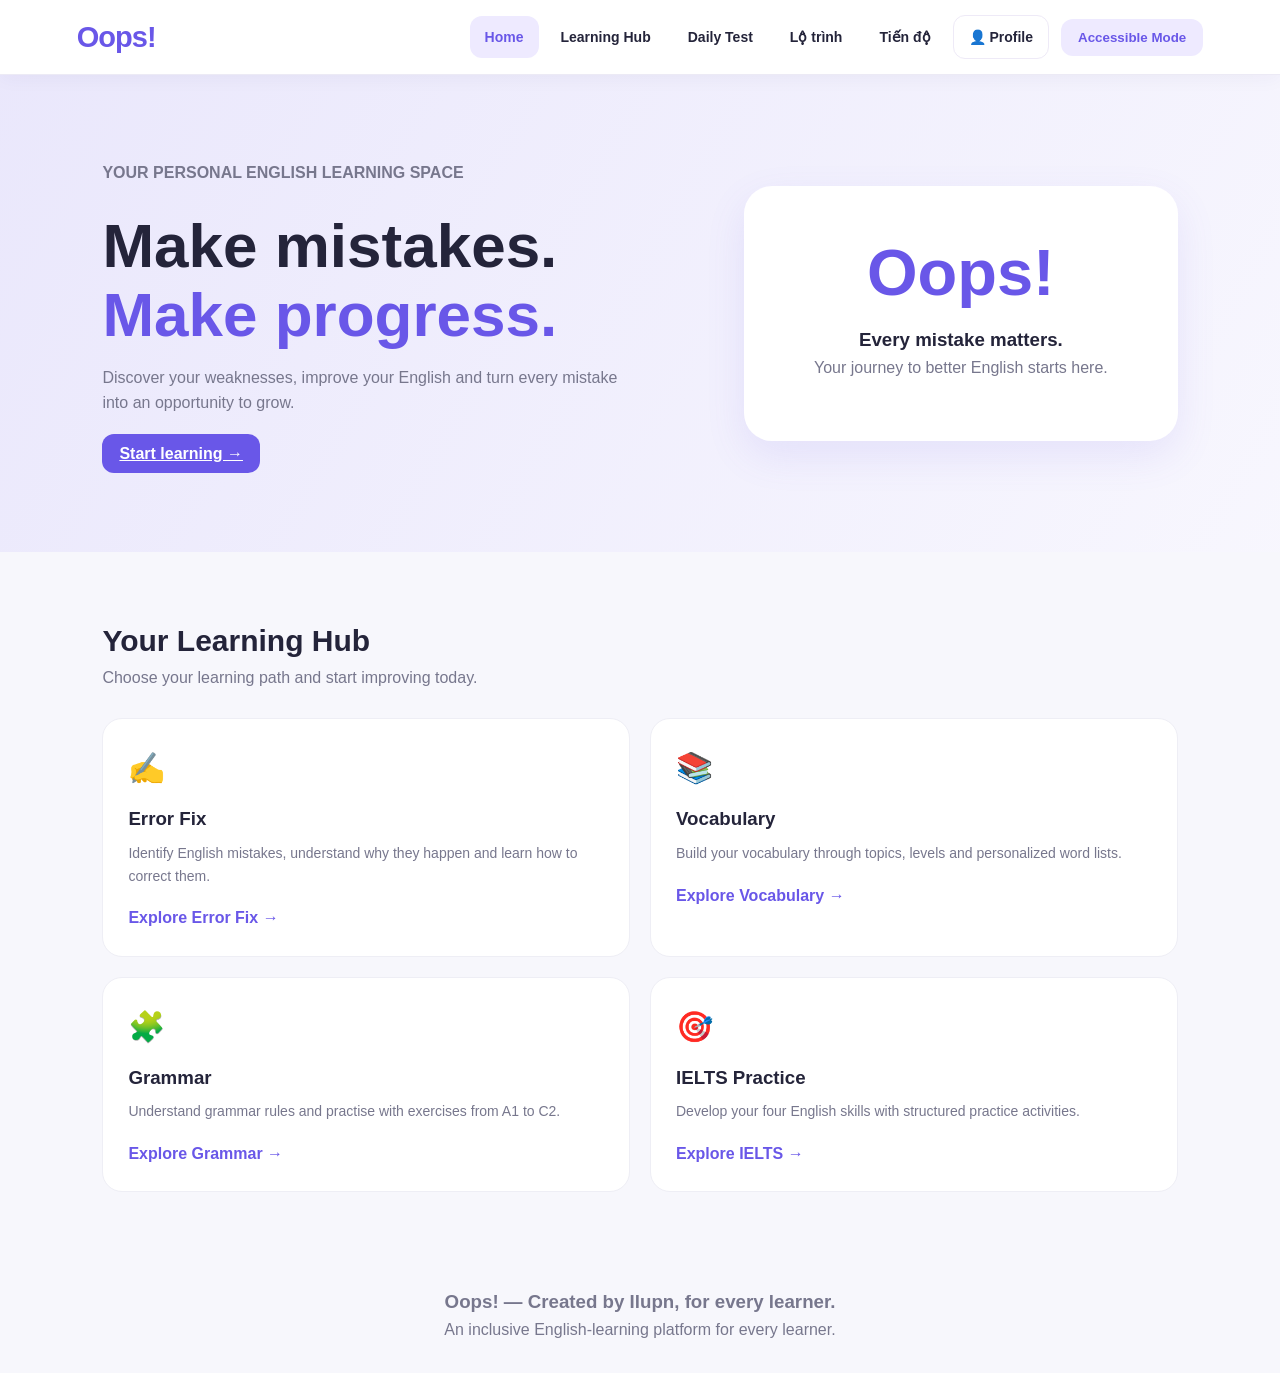
==== index.html @ d3846574 "Update index.html" ====
<!DOCTYPE html>
<html lang="en">
<head>
<meta charset="UTF-8">
<meta name="viewport" content="width=device-width, initial-scale=1.0">
<title>Oops! — Make mistakes. Make progress.</title>

<style>
:root {
  --primary: #6957e8;
  --bg: #f7f7fc;
  --text: #24243a;
  --card: #ffffff;
  --muted: #77778d;
}

* {
  box-sizing: border-box;
  margin: 0;
  padding: 0;
}

body {
  font-family: Arial, sans-serif;
  background: var(--bg);
  color: var(--text);
  line-height: 1.6;
}

/* Navigation */
.site-header {
  display: flex;
  justify-content: space-between;
  align-items: center;
  gap: 24px;
  padding: 14px 6%;
  background: var(--card);
  position: sticky;
  top: 0;
  z-index: 100;
  border-bottom: 1px solid #eceaf5;
  box-shadow: 0 4px 18px rgba(40,30,90,.04);
}

.logo {
  font-size: 29px;
  font-weight: 800;
  color: var(--primary);
  text-decoration: none;
  letter-spacing: -1px;
}

.main-nav {
  display: flex;
  align-items: center;
  justify-content: flex-end;
  gap: 7px;
  flex-wrap: wrap;
}

.nav-link {
  text-decoration: none;
  color: var(--text);
  font-size: 14px;
  font-weight: 600;
  padding: 10px 15px;
  border-radius: 12px;
  transition: background .2s, color .2s;
}

.nav-link:hover,
.nav-link.active {
  background: #eeeaff;
  color: var(--primary);
}

.profile-link {
  border: 1px solid #eeeaf7;
}

button, .btn {
  border: none;
  border-radius: 12px;
  padding: 11px 17px;
  cursor: pointer;
  font-weight: 700;
}

.primary {
  background: var(--primary);
  color: white;
}

.secondary {
  background: #eeeaff;
  color: var(--primary);
}

.mode-button {
  margin-left: 5px;
  white-space: nowrap;
}

.hero {
  padding: 85px 8%;
  background: linear-gradient(
    120deg,
    color-mix(in srgb, var(--primary) 14%, white),
    color-mix(in srgb, var(--primary) 5%, white)
  );
  display: grid;
  grid-template-columns: 1.4fr 1fr;
  gap: 35px;
  align-items: center;
}

.hero h1 {
  font-size: clamp(38px,5vw,62px);
  line-height: 1.12;
  margin: 15px 0;
}

.hero h1 span {
  color: var(--primary);
}

.hero p {
  color: var(--muted);
  max-width: 530px;
  margin-bottom: 25px;
}

.hero-art {
  background: white;
  border-radius: 28px;
  padding: 35px;
  text-align: center;
  box-shadow: 0 15px 40px #6957e81c;
}

.hero-art strong {
  display: block;
  font-size: 65px;
  color: var(--primary);
}

section {
  padding: 65px 8%;
}

.section-heading {
  margin-bottom: 28px;
}

.section-heading h2 {
  font-size: 30px;
}

.section-heading p {
  color: var(--muted);
}

.grid {
  display: grid;
  grid-template-columns: repeat(2,1fr);
  gap: 20px;
}

.card {
  background: var(--card);
  padding: 25px;
  border-radius: 20px;
  border: 1px solid #eeeeF5;
  transition: .2s;
}

.card:hover {
  transform: translateY(-4px);
}

.card .symbol {
  font-size: 30px;
  margin-bottom: 12px;
}

.card h3 {
  margin-bottom: 8px;
}

.card p {
  color: var(--muted);
  font-size: 14px;
  margin-bottom: 18px;
}

.card a {
  color: var(--primary);
  text-decoration: none;
  font-weight: 700;
}

.stats {
  display: grid;
  grid-template-columns: repeat(3,1fr);
  gap: 15px;
  margin-top: 25px;
}

.stat {
  background: white;
  padding: 20px;
  border-radius: 16px;
}

.stat strong {
  font-size: 25px;
  color: var(--primary);
  display: block;
}

.quests {
  background: #eeeaff;
}

footer {
  padding: 30px 8%;
  text-align: center;
  color: var(--muted);
}

/* Accessible Mode */
body.accessible {
  --bg: #000;
  --text: #fff;
  --card: #111;
  --muted: #eee;
  --primary: #ffeb3b;
}

body.accessible a {
  color: #ffeb3b;
}

body.accessible .hero {
  background: #111;
}

body.accessible .hero-art,
body.accessible .stat {
  background: #111;
}

body.accessible .quests {
  background: #181818;
}

body.accessible button {
  border: 2px solid #ffeb3b;
}

body.large-text {
  font-size: 120%;
}

a:focus-visible,
button:focus-visible {
  outline: 3px solid #ff9800;
  outline-offset: 4px;
}

@media(max-width:850px) {
  .site-header {
    flex-direction: column;
    align-items: flex-start;
  }

  .main-nav {
    justify-content: flex-start;
    width: 100%;
  }
}

@media(max-width:800px) {
  .hero {
    grid-template-columns: 1fr;
    padding: 55px 7%;
  }

  .grid,
  .stats {
    grid-template-columns: 1fr;
  }
}
  /* ===== OOPS! VOCABULARY LEARN ===== */

#learnProgress {
  width: min(780px, 92%);
  margin: 28px auto 16px;
  color: #6957e8;
  font-size: 15px;
  font-weight: 700;
}

#learnQuestionArea {
  width: min(780px, 92%);
  margin: 0 auto;
}

#learnQuestionArea .quiz-box {
  width: 100%;
  padding: 36px;
  background: #fff;
  border: 1px solid #eee8fa;
  border-radius: 22px;
  box-shadow: 0 10px 30px rgba(70, 50, 120, .07);
}

#learnQuestionArea .phonetic {
  margin-bottom: 22px;
  color: #8b62d9;
  font-size: 14px;
  font-weight: 800;
  letter-spacing: .7px;
}

#learnQuestionArea h2 {
  margin-bottom: 26px;
  color: #24243a;
  font-size: 26px;
  line-height: 1.4;
}

#learnQuestionArea button {
  display: block;
  width: 100%;
  min-height: 58px;
  margin: 12px 0;
  padding: 15px 20px;
  border: 1px solid #e6dcf7;
  border-radius: 13px;
  background: #f5f0ff;
  color: #302844;
  font-size: 17px;
  text-align: left;
  transition: .2s ease;
}

#learnQuestionArea button:hover {
  background: #eee5ff;
  border-color: #a98add;
}

#learnQuestionArea button.selected {
  background: #e8dcff;
  border: 2px solid #7954d8;
  color: #50328f;
  font-weight: 700;
}

#learnQuestionArea button:focus-visible {
  outline: 3px solid #ff9800;
  outline-offset: 3px;
}

#learnFeedback {
  width: min(780px, 92%);
  margin: 16px auto;
  line-height: 1.7;
}

.learn-controls {
  width: min(780px, 92%);
  margin: 20px auto 45px;
  display: flex;
  justify-content: flex-end;
  gap: 12px;
}

.learn-controls button {
  min-height: 48px;
  padding: 12px 24px;
  border-radius: 12px;
  background: var(--primary);
  color: white;
}

@media (max-width: 600px) {
  #learnQuestionArea .quiz-box {
    padding: 24px 18px;
  }

  #learnQuestionArea h2 {
    font-size: 22px;
  }

  #learnQuestionArea button {
    font-size: 15px;
  }

  .learn-controls {
    justify-content: stretch;
  }

  .learn-controls button {
    flex: 1;
  }
}
</style>
</head>
<body>
<header class="site-header">
  <a class="logo" href="index.html" aria-label="Oops! Home">Oops!</a>

  <nav class="main-nav" aria-label="Main navigation">
    <a class="nav-link active" href="index.html">Home</a>
    <a class="nav-link" href="learning-hub.html">Learning Hub</a>
    <a class="nav-link" href="daily-quests.html">Daily Test</a>
    <a class="nav-link" href="progress.html">Lộ trình</a>
    <a class="nav-link" href="roadmap.html">Tiến độ</a>
    <a class="nav-link profile-link" href="profile.html">👤 Profile</a>
    <button class="mode-button secondary" id="modeBtn"
      type="button" aria-pressed="false">
      Accessible Mode
    </button>
  </nav>
</header>

<main>
<section class="hero" id="home">
  <div>
    <p><strong>YOUR PERSONAL ENGLISH LEARNING SPACE</strong></p>
    <h1>Make mistakes.<br><span>Make progress.</span></h1>
    <p>Discover your weaknesses, improve your English and turn every mistake into an opportunity to grow.</p>
    <a class="btn primary" href="#learning">Start learning →</a>
  </div>
  <div class="hero-art">
    <strong>Oops!</strong>
    <h3>Every mistake matters.</h3>
    <p>Your journey to better English starts here.</p>
  </div>
</section>

<section id="learning">
  <div class="section-heading">
    <h2>Your Learning Hub</h2>
    <p>Choose your learning path and start improving today.</p>
  </div>
  <div class="grid">
    <article class="card">
      <div class="symbol">✍️</div>
      <h3>Error Fix</h3>
      <p>Identify English mistakes, understand why they happen and learn how to correct them.</p>
      <a href="error-fix.html">Explore Error Fix →</a>
    </article>
    <article class="card">
      <div class="symbol">📚</div>
      <h3>Vocabulary</h3>
      <p>Build your vocabulary through topics, levels and personalized word lists.</p>
      <a href="vocabulary.html">Explore Vocabulary →</a>
    </article>
    <article class="card">
      <div class="symbol">🧩</div>
      <h3>Grammar</h3>
      <p>Understand grammar rules and practise with exercises from A1 to C2.</p>
      <a href="grammar.html">Explore Grammar →</a>
    </article>
    <article class="card">
      <div class="symbol">🎯</div>
      <h3>IELTS Practice</h3>
      <p>Develop your four English skills with structured practice activities.</p>
      <a href="ielts.html">Explore IELTS →</a>
    </article>
  </div>
</section>
</main>

<footer>
  <h3>Oops! — Created by Ilupn, for every learner.</h3>
  <p>An inclusive English-learning platform for every learner.</p>
</footer>

<script src="accessibility.js"></script>
  <script src="settings.js"></script>
</body>
</html>
</body>
</html>
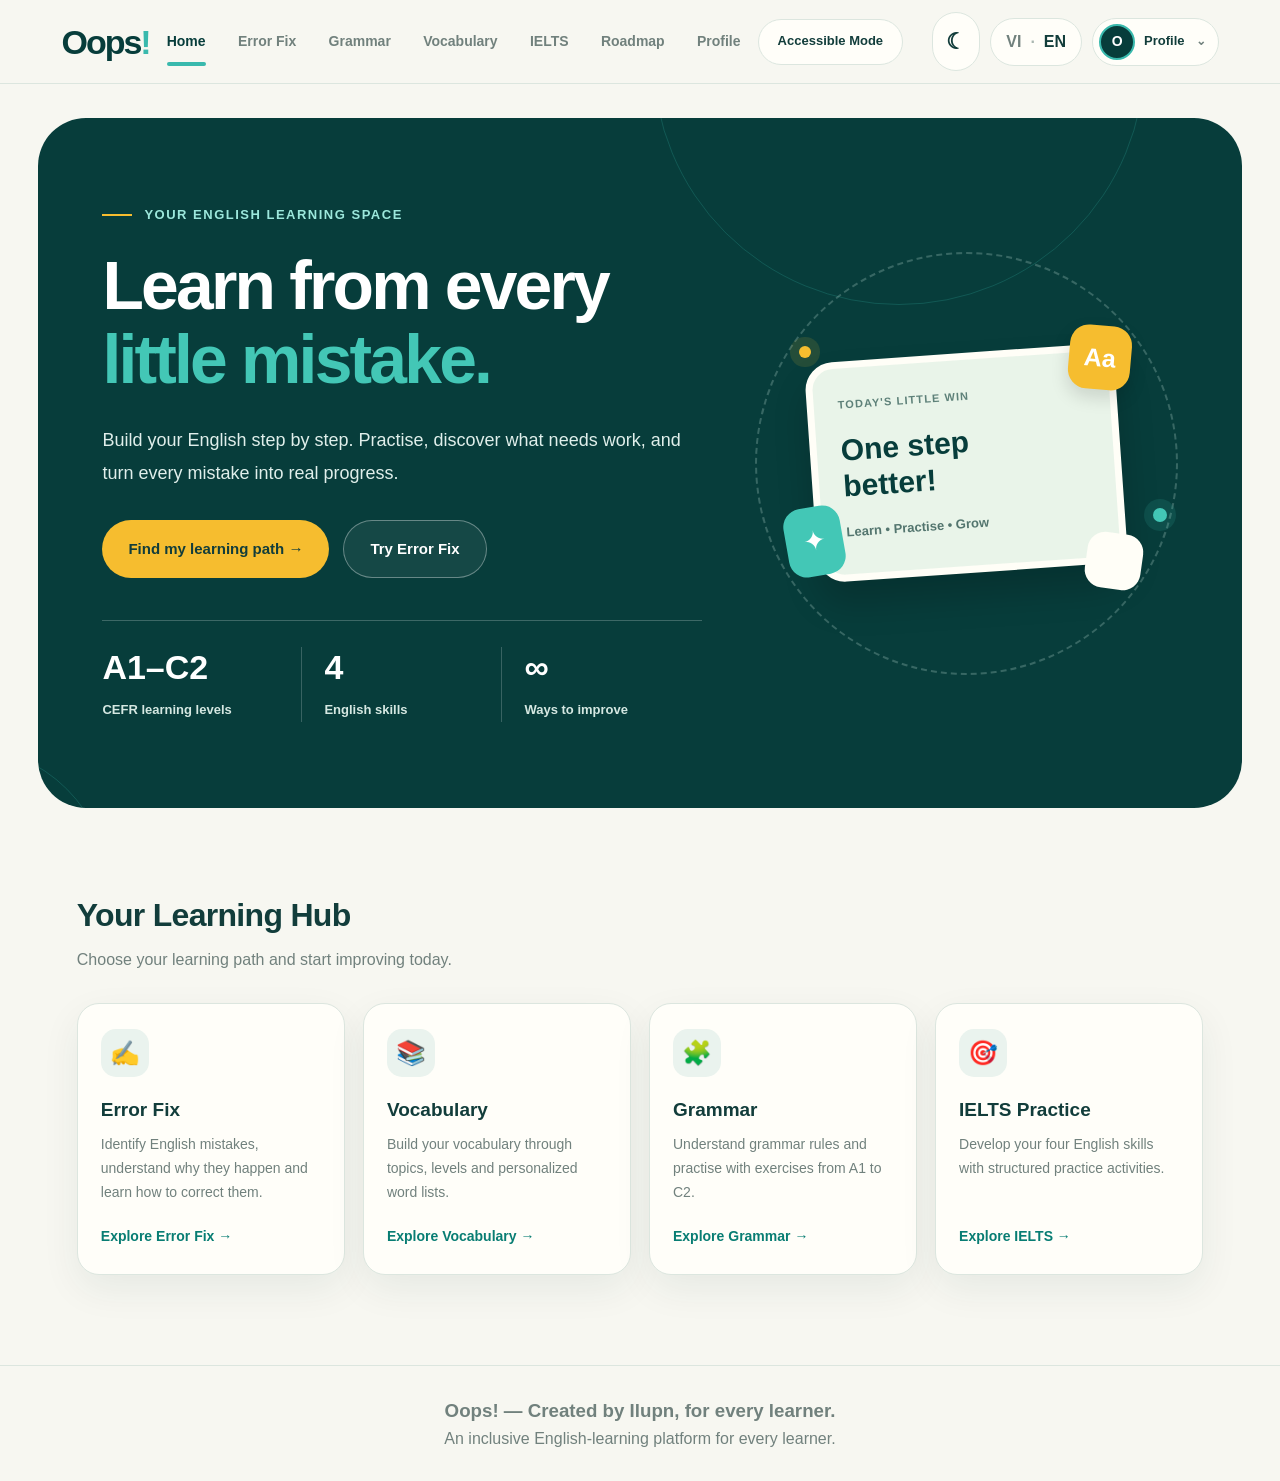
==== commit af351251: "Update index.html" ====
--- a/index.html
+++ b/index.html
@@ -1,4 +1,3 @@
-
 <!DOCTYPE html>
 <html lang="en">
 <head>
@@ -8,468 +7,490 @@
 
 <style>
 :root {
-  --primary: #6957e8;
-  --bg: #f7f7fc;
-  --text: #24243a;
-  --card: #ffffff;
-  --muted: #77778d;
-}
-
-* {
-  box-sizing: border-box;
-  margin: 0;
-  padding: 0;
-}
-
+  --primary: #39b9ad;
+  --primary-dark: #0b3d3b;
+  --bg: #f7f7f0;
+  --text: #163d3b;
+  --card: #fffef9;
+  --muted: #71817e;
+  --line: #dce7e1;
+  --soft: #eaf4ef;
+  --header: rgba(247,247,240,.96);
+  --shadow: 0 12px 35px rgba(15,55,51,.07);
+}
+* { box-sizing: border-box; margin: 0; padding: 0; }
+html { scroll-behavior: smooth; }
 body {
   font-family: Arial, sans-serif;
   background: var(--bg);
   color: var(--text);
   line-height: 1.6;
-}
-
-/* Navigation */
+  transition: background .2s ease, color .2s ease;
+}
+body.dark-mode {
+  --bg: #111d1b;
+  --text: #e6f0ec;
+  --card: #1d2c29;
+  --muted: #a9bbb5;
+  --line: #30443f;
+  --soft: #243b36;
+  --header: rgba(17,29,27,.97);
+  --shadow: 0 12px 35px rgba(0,0,0,.18);
+  --primary-dark: #0b3d3b;
+}
+a { color: inherit; }
 .site-header {
-  display: flex;
-  justify-content: space-between;
+  min-height: 82px;
+  display: grid;
+  grid-template-columns: auto minmax(0,1fr) auto;
   align-items: center;
-  gap: 24px;
-  padding: 14px 6%;
-  background: var(--card);
+  gap: 28px;
+  padding: 12px clamp(20px,4.5vw,76px);
+  background: var(--header);
   position: sticky;
   top: 0;
   z-index: 100;
-  border-bottom: 1px solid #eceaf5;
-  box-shadow: 0 4px 18px rgba(40,30,90,.04);
-}
-
+  border-bottom: 1px solid var(--line);
+  backdrop-filter: blur(14px);
+}
 .logo {
-  font-size: 29px;
-  font-weight: 800;
-  color: var(--primary);
+  font-size: 31px;
+  line-height: 1;
+  font-weight: 900;
+  color: var(--primary-dark);
   text-decoration: none;
-  letter-spacing: -1px;
-}
-
+  letter-spacing: -1.7px;
+  white-space: nowrap;
+}
+.dark-mode .logo { color: #e5f5ef; }
+.logo span { color: var(--primary); }
 .main-nav {
   display: flex;
   align-items: center;
+  justify-content: center;
+  gap: clamp(2px, .55vw, 10px);
+  min-width: 0;
+}
+.nav-link {
+  position: relative;
+  text-decoration: none;
+  color: var(--muted);
+  font-size: 14px;
+  font-weight: 700;
+  padding: 13px 11px;
+  white-space: nowrap;
+  transition: color .2s ease;
+}
+.nav-link::after {
+  content: "";
+  position: absolute;
+  height: 3px;
+  left: 12px;
+  right: 12px;
+  bottom: 3px;
+  border-radius: 4px;
+  background: var(--primary);
+  transform: scaleX(0);
+  transform-origin: center;
+  transition: transform .2s ease;
+}
+.nav-link:hover, .nav-link.active { color: var(--text); }
+.nav-link:hover::after, .nav-link.active::after { transform: scaleX(1); }
+.header-tools {
+  display: flex;
+  align-items: center;
   justify-content: flex-end;
-  gap: 7px;
-  flex-wrap: wrap;
-}
-
-.nav-link {
-  text-decoration: none;
+  gap: 10px;
+}
+.tool-button, .account-trigger {
+  min-height: 44px;
+  border: 1px solid var(--line);
+  background: var(--card);
   color: var(--text);
-  font-size: 14px;
-  font-weight: 600;
-  padding: 10px 15px;
-  border-radius: 12px;
-  transition: background .2s, color .2s;
-}
-
-.nav-link:hover,
-.nav-link.active {
-  background: #eeeaff;
-  color: var(--primary);
-}
-
-.profile-link {
-  border: 1px solid #eeeaf7;
-}
-
+  border-radius: 999px;
+  display: inline-flex;
+  align-items: center;
+  justify-content: center;
+  cursor: pointer;
+  font: inherit;
+  font-weight: 700;
+  transition: border-color .2s, background .2s, transform .2s;
+}
+.tool-button:hover, .account-trigger:hover { border-color: var(--primary); transform: translateY(-1px); }
+.theme-button { width: 48px; font-size: 21px; }
+.language-button { padding: 0 15px; gap: 9px; min-width: 84px; }
+.language-button .lang-option { color: var(--muted); }
+.language-button .lang-option.active { color: var(--text); }
+.language-button .separator { color: #aab7b1; }
+.accessible-button {
+  padding: 0 17px;
+  min-width: 145px;
+  margin-right: clamp(5px,1.5vw,24px);
+  font-size: 13px;
+}
+.account-wrap { position: relative; }
+.account-trigger { padding: 4px 12px 4px 5px; gap: 9px; min-width: 58px; }
+.avatar {
+  width: 34px; height: 34px; border-radius: 50%;
+  display: grid; place-items: center;
+  color: #fff; background: var(--primary-dark);
+  border: 2px solid var(--primary);
+  font-size: 14px; font-weight: 800;
+}
+.account-name { max-width: 105px; overflow: hidden; text-overflow: ellipsis; white-space: nowrap; font-size: 13px; }
+.account-chevron { color: var(--muted); font-size: 12px; margin-left: 2px; }
+.account-menu {
+  display: none;
+  position: absolute;
+  top: calc(100% + 12px);
+  right: 0;
+  width: 220px;
+  padding: 10px;
+  border: 1px solid var(--line);
+  border-radius: 17px;
+  background: var(--card);
+  box-shadow: var(--shadow);
+  z-index: 120;
+}
+.account-menu.open { display: block; }
+.account-menu a {
+  display: block; padding: 11px 12px; border-radius: 10px;
+  text-decoration: none; color: var(--text); font-size: 14px; font-weight: 700;
+}
+.account-menu a:hover { background: var(--soft); }
+.account-menu .menu-caption {
+  padding: 8px 12px 10px; color: var(--muted); font-size: 11px;
+  font-weight: 800; letter-spacing: 1px; text-transform: uppercase;
+}
 button, .btn {
-  border: none;
-  border-radius: 12px;
-  padding: 11px 17px;
-  cursor: pointer;
-  font-weight: 700;
-}
-
-.primary {
-  background: var(--primary);
-  color: white;
-}
-
-.secondary {
-  background: #eeeaff;
-  color: var(--primary);
-}
-
-.mode-button {
-  margin-left: 5px;
-  white-space: nowrap;
-}
-
+  border: none; border-radius: 12px; padding: 11px 17px;
+  cursor: pointer; font-weight: 700;
+}
+.primary { background: var(--primary-dark); color: white; }
+.secondary { background: var(--soft); color: var(--text); }
 .hero {
   padding: 85px 8%;
-  background: linear-gradient(
-    120deg,
-    color-mix(in srgb, var(--primary) 14%, white),
-    color-mix(in srgb, var(--primary) 5%, white)
-  );
+  background: var(--primary-dark);
+  color: #fff;
   display: grid;
   grid-template-columns: 1.4fr 1fr;
   gap: 35px;
   align-items: center;
-}
-
-.hero h1 {
-  font-size: clamp(38px,5vw,62px);
-  line-height: 1.12;
-  margin: 15px 0;
-}
-
-.hero h1 span {
-  color: var(--primary);
-}
-
-.hero p {
-  color: var(--muted);
-  max-width: 530px;
-  margin-bottom: 25px;
-}
-
+  margin: 28px auto 0;
+  width: min(94%, 1660px);
+  border-radius: 42px;
+  overflow: hidden;
+}
+.hero h1 { font-size: clamp(38px,5vw,62px); line-height: 1.12; margin: 15px 0; letter-spacing: -1.5px; }
+.hero h1 span { color: #43c7b6; }
+.hero p { color: #d5e8e2; max-width: 530px; margin-bottom: 25px; }
 .hero-art {
-  background: white;
-  border-radius: 28px;
-  padding: 35px;
-  text-align: center;
-  box-shadow: 0 15px 40px #6957e81c;
-}
-
-.hero-art strong {
-  display: block;
-  font-size: 65px;
-  color: var(--primary);
-}
-
-section {
-  padding: 65px 8%;
-}
-
-.section-heading {
-  margin-bottom: 28px;
-}
-
-.section-heading h2 {
-  font-size: 30px;
-}
-
-.section-heading p {
-  color: var(--muted);
-}
-
-.grid {
-  display: grid;
-  grid-template-columns: repeat(2,1fr);
-  gap: 20px;
-}
-
+  background: #eaf4e9; color: var(--primary-dark);
+  border-radius: 28px; padding: 35px; text-align: center;
+  box-shadow: 0 15px 40px rgba(0,0,0,.12);
+}
+.hero-art strong { display: block; font-size: 65px; color: var(--primary-dark); }
+section { padding: 65px 8%; }
+.section-heading { margin-bottom: 28px; }
+.section-heading h2 { font-size: 30px; }
+.section-heading p { color: var(--muted); }
+.grid { display: grid; grid-template-columns: repeat(2,1fr); gap: 20px; }
 .card {
-  background: var(--card);
-  padding: 25px;
-  border-radius: 20px;
-  border: 1px solid #eeeeF5;
-  transition: .2s;
-}
-
-.card:hover {
-  transform: translateY(-4px);
-}
-
-.card .symbol {
-  font-size: 30px;
-  margin-bottom: 12px;
-}
-
-.card h3 {
-  margin-bottom: 8px;
-}
-
-.card p {
-  color: var(--muted);
-  font-size: 14px;
-  margin-bottom: 18px;
-}
-
-.card a {
-  color: var(--primary);
-  text-decoration: none;
-  font-weight: 700;
-}
-
-.stats {
-  display: grid;
-  grid-template-columns: repeat(3,1fr);
-  gap: 15px;
-  margin-top: 25px;
-}
-
-.stat {
-  background: white;
-  padding: 20px;
-  border-radius: 16px;
-}
-
-.stat strong {
-  font-size: 25px;
-  color: var(--primary);
-  display: block;
-}
-
-.quests {
-  background: #eeeaff;
-}
-
-footer {
-  padding: 30px 8%;
-  text-align: center;
-  color: var(--muted);
-}
-
-/* Accessible Mode */
+  background: var(--card); padding: 25px; border-radius: 20px;
+  border: 1px solid var(--line); box-shadow: var(--shadow); transition: .2s;
+}
+.card:hover { transform: translateY(-4px); }
+.card .symbol { font-size: 30px; margin-bottom: 12px; }
+.card h3 { margin-bottom: 8px; }
+.card p { color: var(--muted); font-size: 14px; margin-bottom: 18px; }
+.card a { color: var(--primary-dark); text-decoration: none; font-weight: 700; }
+.dark-mode .card a { color: #62d7c8; }
+.stats { display: grid; grid-template-columns: repeat(3,1fr); gap: 15px; margin-top: 25px; }
+.stat { background: var(--card); padding: 20px; border-radius: 16px; }
+.stat strong { font-size: 25px; color: var(--primary); display: block; }
+.quests { background: var(--soft); }
+footer { padding: 30px 8%; text-align: center; color: var(--muted); }
 body.accessible {
-  --bg: #000;
-  --text: #fff;
-  --card: #111;
-  --muted: #eee;
-  --primary: #ffeb3b;
-}
-
-body.accessible a {
-  color: #ffeb3b;
-}
-
-body.accessible .hero {
-  background: #111;
-}
-
-body.accessible .hero-art,
-body.accessible .stat {
-  background: #111;
-}
-
-body.accessible .quests {
-  background: #181818;
-}
-
-body.accessible button {
-  border: 2px solid #ffeb3b;
-}
-
-body.large-text {
-  font-size: 120%;
-}
-
-a:focus-visible,
-button:focus-visible {
-  outline: 3px solid #ff9800;
-  outline-offset: 4px;
-}
-
-@media(max-width:850px) {
-  .site-header {
-    flex-direction: column;
-    align-items: flex-start;
-  }
-
-  .main-nav {
-    justify-content: flex-start;
-    width: 100%;
-  }
-}
-
+  --bg: #000; --text: #fff; --card: #111; --muted: #eee;
+  --primary: #ffeb3b; --primary-dark: #000; --line: #fff; --soft: #181818;
+  --header: #000;
+}
+body.accessible .logo, body.accessible .nav-link,
+body.accessible .card a { color: #ffeb3b; }
+body.accessible .hero { background: #111; border: 2px solid #ffeb3b; }
+body.accessible .hero-art, body.accessible .stat { background: #111; color: #fff; }
+body.accessible .hero-art strong { color: #ffeb3b; }
+body.accessible .card, body.accessible .account-menu { border: 2px solid #ffeb3b; }
+body.large-text { font-size: 120%; }
+a:focus-visible, button:focus-visible { outline: 3px solid #ff9800; outline-offset: 4px; }
+
+/* Vocabulary Learn styles retained */
+#learnProgress { width: min(780px,92%); margin: 28px auto 16px; color: var(--primary); font-size: 15px; font-weight: 700; }
+#learnQuestionArea { width: min(780px,92%); margin: 0 auto; }
+#learnQuestionArea .quiz-box { width: 100%; padding: 36px; background: var(--card); border: 1px solid var(--line); border-radius: 22px; box-shadow: var(--shadow); }
+#learnQuestionArea .phonetic { margin-bottom: 22px; color: var(--primary); font-size: 14px; font-weight: 800; letter-spacing: .7px; }
+#learnQuestionArea h2 { margin-bottom: 26px; color: var(--text); font-size: 26px; line-height: 1.4; }
+#learnQuestionArea button { display: block; width: 100%; min-height: 58px; margin: 12px 0; padding: 15px 20px; border: 1px solid var(--line); border-radius: 13px; background: var(--soft); color: var(--text); font-size: 17px; text-align: left; transition: .2s ease; }
+#learnQuestionArea button:hover { border-color: var(--primary); }
+#learnQuestionArea button.selected { background: var(--soft); border: 2px solid var(--primary); font-weight: 700; }
+#learnQuestionArea button:focus-visible { outline: 3px solid #ff9800; outline-offset: 3px; }
+#learnFeedback { width: min(780px,92%); margin: 16px auto; line-height: 1.7; }
+.learn-controls { width: min(780px,92%); margin: 20px auto 45px; display: flex; justify-content: flex-end; gap: 12px; }
+.learn-controls button { min-height: 48px; padding: 12px 24px; border-radius: 12px; background: var(--primary-dark); color: white; }
+@media(max-width:1100px) {
+  .site-header { grid-template-columns: auto 1fr; gap: 12px; }
+  .main-nav { grid-column: 1 / -1; grid-row: 2; justify-content: flex-start; overflow-x: auto; padding-bottom: 4px; }
+  .header-tools { grid-column: 2; grid-row: 1; }
+  .accessible-button { margin-right: 0; }
+}
 @media(max-width:800px) {
-  .hero {
-    grid-template-columns: 1fr;
-    padding: 55px 7%;
-  }
-
-  .grid,
-  .stats {
-    grid-template-columns: 1fr;
-  }
-}
-  /* ===== OOPS! VOCABULARY LEARN ===== */
-
-#learnProgress {
-  width: min(780px, 92%);
-  margin: 28px auto 16px;
-  color: #6957e8;
-  font-size: 15px;
-  font-weight: 700;
-}
-
-#learnQuestionArea {
-  width: min(780px, 92%);
-  margin: 0 auto;
-}
-
-#learnQuestionArea .quiz-box {
-  width: 100%;
-  padding: 36px;
-  background: #fff;
-  border: 1px solid #eee8fa;
-  border-radius: 22px;
-  box-shadow: 0 10px 30px rgba(70, 50, 120, .07);
-}
-
-#learnQuestionArea .phonetic {
-  margin-bottom: 22px;
-  color: #8b62d9;
-  font-size: 14px;
-  font-weight: 800;
-  letter-spacing: .7px;
-}
-
-#learnQuestionArea h2 {
-  margin-bottom: 26px;
-  color: #24243a;
-  font-size: 26px;
-  line-height: 1.4;
-}
-
-#learnQuestionArea button {
-  display: block;
-  width: 100%;
-  min-height: 58px;
-  margin: 12px 0;
-  padding: 15px 20px;
-  border: 1px solid #e6dcf7;
-  border-radius: 13px;
-  background: #f5f0ff;
-  color: #302844;
-  font-size: 17px;
-  text-align: left;
-  transition: .2s ease;
-}
-
-#learnQuestionArea button:hover {
-  background: #eee5ff;
-  border-color: #a98add;
-}
-
-#learnQuestionArea button.selected {
-  background: #e8dcff;
-  border: 2px solid #7954d8;
-  color: #50328f;
-  font-weight: 700;
-}
-
-#learnQuestionArea button:focus-visible {
-  outline: 3px solid #ff9800;
-  outline-offset: 3px;
-}
-
-#learnFeedback {
-  width: min(780px, 92%);
-  margin: 16px auto;
-  line-height: 1.7;
-}
-
-.learn-controls {
-  width: min(780px, 92%);
-  margin: 20px auto 45px;
-  display: flex;
-  justify-content: flex-end;
-  gap: 12px;
-}
-
-.learn-controls button {
-  min-height: 48px;
-  padding: 12px 24px;
-  border-radius: 12px;
-  background: var(--primary);
-  color: white;
-}
-
-@media (max-width: 600px) {
-  #learnQuestionArea .quiz-box {
-    padding: 24px 18px;
-  }
-
-  #learnQuestionArea h2 {
-    font-size: 22px;
-  }
-
-  #learnQuestionArea button {
-    font-size: 15px;
-  }
-
-  .learn-controls {
-    justify-content: stretch;
-  }
-
-  .learn-controls button {
-    flex: 1;
-  }
-}
+  .hero { grid-template-columns: 1fr; padding: 55px 7%; border-radius: 28px; }
+  .grid, .stats { grid-template-columns: 1fr; }
+  section { padding: 45px 7%; }
+}
+@media(max-width:560px) {
+  .site-header { padding: 12px 16px; }
+  .logo { font-size: 27px; }
+  .header-tools { gap: 6px; }
+  .accessible-button { min-width: 0; padding: 0 10px; font-size: 11px; }
+  .theme-button { width: 40px; min-height: 40px; }
+  .language-button { min-width: 72px; padding: 0 9px; min-height: 40px; gap: 6px; font-size: 12px; }
+  .account-trigger { min-height: 40px; padding-right: 8px; }
+  .account-name { display: none; }
+  .nav-link { padding: 10px 9px; font-size: 13px; }
+  #learnQuestionArea .quiz-box { padding: 24px 18px; }
+  #learnQuestionArea h2 { font-size: 22px; }
+  #learnQuestionArea button { font-size: 15px; }
+  .learn-controls { justify-content: stretch; }
+  .learn-controls button { flex: 1; }
+}
+
+/* ===== HOME VISUAL REFINEMENT ===== */
+:root {
+  --primary: #39b9ad;
+  --primary-dark: #073d3b;
+  --bg: #f7f7f1;
+  --text: #123d3b;
+  --card: #fffef9;
+  --muted: #71817d;
+  --line: #dce6df;
+  --soft: #eaf3ee;
+  --header: rgba(247,247,241,.97);
+  --gold: #f6bd2f;
+  --shadow: 0 14px 38px rgba(7,61,59,.07);
+}
+body { background:var(--bg); color:var(--text); }
+body.dark-mode {
+  color-scheme:dark;
+  --bg:#101b1a;
+  --text:#eaf4f0;
+  --card:#192725;
+  --muted:#afc0ba;
+  --line:#304541;
+  --soft:#223733;
+  --header:rgba(16,27,26,.97);
+  --shadow:0 14px 38px rgba(0,0,0,.24);
+}
+.site-header { min-height:82px; padding:12px clamp(22px,4.8vw,86px); gap:22px; }
+.logo { color:var(--primary-dark); font-size:34px; letter-spacing:-2px; }
+.logo span { color:var(--primary); }
+.dark-mode .logo { color:#f3f7f3; }
+.main-nav { justify-content:center; gap:clamp(1px,.65vw,12px); }
+.nav-link { padding:15px 12px; font-size:14px; }
+.nav-link:hover,.nav-link.active { color:var(--primary-dark); }
+.dark-mode .nav-link:hover,.dark-mode .nav-link.active { color:#f2f8f5; }
+.nav-link::after { bottom:2px; height:4px; }
+.header-tools { gap:10px; }
+.tool-button,.account-trigger { background:var(--card); border-color:var(--line); color:var(--text); }
+.accessible-button { border-radius:999px; min-height:46px; padding:0 19px; }
+.theme-button { width:48px; min-height:48px; font-size:22px; }
+.language-button { min-height:48px; }
+.account-trigger { min-height:48px; padding:5px 12px 5px 6px; }
+.avatar { width:36px;height:36px;background:var(--primary-dark);border-color:var(--primary); }
+.hero {
+  width:min(94%,1660px); min-height:690px; margin:34px auto 0;
+  padding:76px clamp(42px,5vw,88px); grid-template-columns:minmax(0,1.18fr) minmax(340px,.82fr);
+  gap:44px; border-radius:48px; background:#073d3b; color:#fff; position:relative;
+}
+.hero::before,.hero::after { content:"";position:absolute;border:1px solid rgba(57,185,173,.22);border-radius:50%;pointer-events:none; }
+.hero::before { width:490px;height:490px;right:8%;top:-305px; }
+.hero::after { width:290px;height:290px;left:-220px;bottom:-230px; }
+.hero-copy,.hero-visual { position:relative;z-index:1; }
+.hero-eyebrow { display:flex;align-items:center;gap:12px;color:#9ce8dc;font-size:13px;font-weight:800;letter-spacing:1.5px;margin-bottom:24px; }
+.hero-eyebrow::before { content:"";width:30px;height:2px;background:var(--gold); }
+.hero h1 { max-width:720px;font-size:clamp(48px,5.3vw,78px);line-height:1.08;letter-spacing:-2.8px;margin:0 0 28px;font-weight:850; }
+.hero h1 span { color:#43c7b6; }
+.hero .hero-description { max-width:600px;color:#e0efeb;font-size:18px;line-height:1.85;margin:0 0 30px; }
+.hero-actions { display:flex;flex-wrap:wrap;gap:14px;margin-bottom:42px; }
+.hero-actions .btn { display:inline-flex;align-items:center;justify-content:center;min-height:58px;padding:0 26px;border-radius:999px;text-decoration:none;font-size:15px; }
+.hero-actions .primary { background:var(--gold);color:#123d3b; }
+.hero-actions .primary:hover { background:#ffd15a; }
+.hero-actions .hero-secondary { background:rgba(255,255,255,.06);border:1px solid rgba(255,255,255,.35);color:#fff; }
+.hero-stats { display:grid;grid-template-columns:repeat(3,minmax(0,1fr));max-width:600px;border-top:1px solid rgba(255,255,255,.22);padding-top:26px; }
+.hero-stat { padding:0 22px;border-right:1px solid rgba(255,255,255,.2); }
+.hero-stat:first-child { padding-left:0; }
+.hero-stat:last-child { border:0; }
+.hero-stat strong { display:block;font-size:34px;line-height:1.2;color:#fff;margin-bottom:8px; }
+.hero-stat span { color:#d5e8e2;font-size:13px;font-weight:700; }
+.hero-visual { min-height:390px;display:grid;place-items:center; }
+.orbit { width:min(100%,440px);aspect-ratio:1;border:2px dashed rgba(210,239,229,.24);border-radius:50%;display:grid;place-items:center;position:relative; }
+.orbit::before { content:"";position:absolute;width:12px;height:12px;background:var(--gold);border-radius:50%;top:22%;left:10%;box-shadow:0 0 0 9px rgba(246,189,47,.12); }
+.orbit::after { content:"";position:absolute;width:14px;height:14px;background:#43c7b6;border-radius:50%;right:2%;bottom:36%;box-shadow:0 0 0 9px rgba(67,199,182,.13); }
+.learning-note { width:min(76%,310px);min-height:220px;background:#e9f4e9;border:7px solid #fffef7;border-radius:28px;padding:28px 24px;color:#073d3b;box-shadow:0 22px 35px rgba(0,0,0,.18);transform:rotate(-4deg);position:relative;z-index:1; }
+.learning-note small { display:block;font-size:11px;font-weight:900;letter-spacing:1.1px;color:#5e8179;margin-bottom:18px; }
+.learning-note strong { display:block;font-size:30px;line-height:1.2;margin-bottom:14px; }
+.learning-note span { font-size:13px;font-weight:700;color:#53756e; }
+.note-tag { position:absolute;right:-24px;top:-25px;background:var(--gold);color:white;border-radius:19px;padding:12px 15px;font-size:25px;font-weight:800;transform:rotate(9deg);box-shadow:0 8px 18px #0002; }
+.note-spark { position:absolute;left:7%;bottom:23%;background:#43c7b6;color:white;border-radius:18px;padding:13px 17px;font-size:27px;transform:rotate(-10deg);z-index:2; }
+.note-pencil { position:absolute;right:8%;bottom:20%;background:#fffef7;color:#fffef7;border-radius:18px;width:56px;height:56px;transform:rotate(8deg);z-index:2; }
+section#learning { max-width:1500px;margin:0 auto;padding:82px 6% 90px; }
+.section-heading { margin-bottom:30px; }
+.section-heading h2 { font-size:32px;letter-spacing:-.7px;color:var(--text); }
+.section-heading p { margin-top:6px;color:var(--muted);font-size:16px; }
+.grid { grid-template-columns:repeat(4,minmax(0,1fr));gap:18px; }
+.card { border-radius:22px;padding:25px 23px;background:var(--card);border-color:var(--line);box-shadow:var(--shadow); }
+.card:hover { transform:translateY(-3px);border-color:rgba(57,185,173,.65); }
+.card .symbol { width:48px;height:48px;display:grid;place-items:center;border-radius:15px;background:var(--soft);font-size:24px;margin-bottom:18px; }
+.card h3 { font-size:19px;color:var(--text); }
+.card p { color:var(--muted);font-size:14px;line-height:1.7;min-height:72px; }
+.card a { color:#087d73;font-size:14px; }
+.dark-mode .card a { color:#62d7c8; }
+.dark-mode .hero { background:#073d3b;color:#fff; }
+.dark-mode .hero .hero-description { color:#e0efeb; }
+.dark-mode .learning-note { background:#e9f4e9;color:#073d3b; }
+.dark-mode .hero-stat strong { color:#fff; }
+.dark-mode .hero-stat span { color:#d5e8e2; }
+.dark-mode .section-heading h2,.dark-mode .card h3 { color:var(--text); }
+footer { border-top:1px solid var(--line); }
+body.accessible { color-scheme:dark; }
+body.accessible .site-header,body.accessible .card,body.accessible .account-menu,body.accessible .tool-button { background:#000;color:#fff;border-color:#ffeb3b; }
+body.accessible .hero { background:#000;border:2px solid #ffeb3b; }
+body.accessible .hero h1 span,body.accessible .nav-link.active,body.accessible .nav-link:hover,body.accessible .card a { color:#ffeb3b; }
+body.accessible .hero .hero-description,body.accessible .hero-stat span { color:#fff; }
+body.accessible .learning-note { background:#111;color:#fff;border-color:#ffeb3b; }
+body.accessible .learning-note small,body.accessible .learning-note span { color:#fff; }
+body.accessible .hero-actions .primary { background:#ffeb3b;color:#000; }
+@media(max-width:1200px) {
+ .site-header { grid-template-columns:auto 1fr; }
+ .main-nav { grid-column:1/-1;grid-row:2;justify-content:flex-start;overflow-x:auto; }
+ .header-tools { grid-column:2;grid-row:1; }
+ .hero { min-height:620px; }
+ .grid { grid-template-columns:repeat(2,minmax(0,1fr)); }
+}
+@media(max-width:800px) {
+ .hero { grid-template-columns:1fr;padding:55px 7%;border-radius:30px; }
+ .hero-visual { min-height:320px; }
+ .orbit { max-width:330px; }
+ .learning-note { min-height:190px; }
+ .learning-note strong { font-size:25px; }
+ section#learning { padding:55px 7%; }
+}
+@media(max-width:560px) {
+ .site-header { padding:12px 15px; }
+ .header-tools { gap:5px; }
+ .accessible-button { min-width:0;padding:0 9px;font-size:10px; }
+ .account-name { display:none; }
+ .hero { width:94%;padding:42px 23px;margin-top:18px; }
+ .hero h1 { font-size:44px;letter-spacing:-1.7px; }
+ .hero .hero-description { font-size:15px; }
+ .hero-actions .btn { min-height:51px;padding:0 18px;font-size:13px; }
+ .hero-stats { gap:0; }
+ .hero-stat { padding:0 10px; }
+ .hero-stat strong { font-size:25px; }
+ .hero-stat span { font-size:10px; }
+ .grid { grid-template-columns:1fr; }
+}
+
 </style>
 </head>
 <body>
 <header class="site-header">
-  <a class="logo" href="index.html" aria-label="Oops! Home">Oops!</a>
+  <a class="logo" href="index.html" aria-label="Oops! Home">Oops<span>!</span></a>
 
   <nav class="main-nav" aria-label="Main navigation">
-    <a class="nav-link active" href="index.html">Home</a>
-    <a class="nav-link" href="learning-hub.html">Learning Hub</a>
-    <a class="nav-link" href="daily-quests.html">Daily Test</a>
-    <a class="nav-link" href="progress.html">Lộ trình</a>
-    <a class="nav-link" href="roadmap.html">Tiến độ</a>
-    <a class="nav-link profile-link" href="profile.html">👤 Profile</a>
-    <button class="mode-button secondary" id="modeBtn"
-      type="button" aria-pressed="false">
-      Accessible Mode
+    <a class="nav-link active" href="index.html" data-en="Home" data-vi="Trang chủ">Home</a>
+    <a class="nav-link" href="error-fix.html" data-en="Error Fix" data-vi="Sửa lỗi">Error Fix</a>
+    <a class="nav-link" href="grammar.html" data-en="Grammar" data-vi="Ngữ pháp">Grammar</a>
+    <a class="nav-link" href="vocabulary.html" data-en="Vocabulary" data-vi="Từ vựng">Vocabulary</a>
+    <a class="nav-link" href="ielts.html" data-en="IELTS" data-vi="IELTS">IELTS</a>
+    <a class="nav-link" href="roadmap.html" data-en="Roadmap" data-vi="Lộ trình">Roadmap</a>
+    <a class="nav-link" href="profile.html" data-en="Profile" data-vi="Hồ sơ">Profile</a>
+  </nav>
+
+  <div class="header-tools">
+    <button class="tool-button accessible-button" id="modeBtn" type="button" aria-pressed="false" data-en="Accessible Mode" data-vi="Chế độ tiếp cận">Accessible Mode</button>
+    <button class="tool-button theme-button" id="themeBtn" type="button" aria-label="Switch to dark mode" title="Switch theme">☾</button>
+    <button class="tool-button language-button" id="langBtn" type="button" aria-label="Switch language">
+      <span class="lang-option active" id="langVi">VI</span><span class="separator">·</span><span class="lang-option" id="langEn">EN</span>
     </button>
-  </nav>
+    <div class="account-wrap">
+      <button class="account-trigger" id="accountBtn" type="button" aria-expanded="false" aria-haspopup="true">
+        <span class="avatar" id="accountAvatar" aria-hidden="true">O</span>
+        <span class="account-name" id="accountName">Profile</span>
+        <span class="account-chevron" aria-hidden="true">⌄</span>
+      </button>
+      <div class="account-menu" id="accountMenu">
+        <div class="menu-caption" data-en="Your account" data-vi="Tài khoản">Your account</div>
+        <a href="profile.html" data-en="View profile →" data-vi="Xem hồ sơ →">View profile →</a>
+      </div>
+    </div>
+  </div>
 </header>
 
 <main>
 <section class="hero" id="home">
-  <div>
-    <p><strong>YOUR PERSONAL ENGLISH LEARNING SPACE</strong></p>
-    <h1>Make mistakes.<br><span>Make progress.</span></h1>
-    <p>Discover your weaknesses, improve your English and turn every mistake into an opportunity to grow.</p>
-    <a class="btn primary" href="#learning">Start learning →</a>
+  <div class="hero-copy">
+    <div class="hero-eyebrow" data-en="YOUR ENGLISH LEARNING SPACE" data-vi="KHÔNG GIAN HỌC TIẾNG ANH CỦA BẠN">YOUR ENGLISH LEARNING SPACE</div>
+    <h1 data-en="Learn from every<br><span>little mistake.</span>" data-vi="Học từ mỗi<br><span>lỗi sai nhỏ.</span>">Learn from every<br><span>little mistake.</span></h1>
+    <p class="hero-description" data-en="Build your English step by step. Practise, discover what needs work, and turn every mistake into real progress." data-vi="Cải thiện tiếng Anh từng bước. Luyện tập, nhận ra điểm cần cải thiện và biến mỗi lỗi sai thành tiến bộ thực sự.">Build your English step by step. Practise, discover what needs work, and turn every mistake into real progress.</p>
+    <div class="hero-actions">
+      <a class="btn primary" href="roadmap.html" data-en="Find my learning path →" data-vi="Tìm lộ trình học →">Find my learning path →</a>
+      <a class="btn hero-secondary" href="error-fix.html" data-en="Try Error Fix" data-vi="Thử Sửa lỗi">Try Error Fix</a>
+    </div>
+    <div class="hero-stats" aria-label="Oops! learning overview">
+      <div class="hero-stat"><strong>A1–C2</strong><span data-en="CEFR learning levels" data-vi="Trình độ CEFR">CEFR learning levels</span></div>
+      <div class="hero-stat"><strong>4</strong><span data-en="English skills" data-vi="Kỹ năng tiếng Anh">English skills</span></div>
+      <div class="hero-stat"><strong>∞</strong><span data-en="Ways to improve" data-vi="Cách để tiến bộ">Ways to improve</span></div>
+    </div>
   </div>
-  <div class="hero-art">
-    <strong>Oops!</strong>
-    <h3>Every mistake matters.</h3>
-    <p>Your journey to better English starts here.</p>
+  <div class="hero-visual" aria-hidden="true">
+    <div class="orbit">
+      <div class="learning-note">
+        <small data-en="TODAY'S LITTLE WIN" data-vi="TIẾN BỘ NHỎ HÔM NAY">TODAY'S LITTLE WIN</small>
+        <strong data-en="One step<br>better!" data-vi="Tốt hơn<br>một bước!">One step<br>better!</strong>
+        <span>Learn • Practise • Grow</span>
+        <div class="note-tag">Aa</div>
+      </div>
+      <div class="note-spark">✦</div><div class="note-pencil"></div>
+    </div>
   </div>
 </section>
 
 <section id="learning">
   <div class="section-heading">
-    <h2>Your Learning Hub</h2>
-    <p>Choose your learning path and start improving today.</p>
+    <h2 data-en="Your Learning Hub" data-vi="Không gian học tập">Your Learning Hub</h2>
+    <p data-en="Choose your learning path and start improving today." data-vi="Chọn nội dung học và bắt đầu tiến bộ ngay hôm nay.">Choose your learning path and start improving today.</p>
   </div>
   <div class="grid">
     <article class="card">
-      <div class="symbol">✍️</div>
-      <h3>Error Fix</h3>
-      <p>Identify English mistakes, understand why they happen and learn how to correct them.</p>
-      <a href="error-fix.html">Explore Error Fix →</a>
+      <div class="symbol">✍️</div><h3 data-en="Error Fix" data-vi="Sửa lỗi">Error Fix</h3>
+      <p data-en="Identify English mistakes, understand why they happen and learn how to correct them." data-vi="Nhận diện lỗi sai tiếng Anh, hiểu nguyên nhân và học cách sửa đúng.">Identify English mistakes, understand why they happen and learn how to correct them.</p>
+      <a href="error-fix.html" data-en="Explore Error Fix →" data-vi="Khám phá Sửa lỗi →">Explore Error Fix →</a>
     </article>
     <article class="card">
-      <div class="symbol">📚</div>
-      <h3>Vocabulary</h3>
-      <p>Build your vocabulary through topics, levels and personalized word lists.</p>
-      <a href="vocabulary.html">Explore Vocabulary →</a>
+      <div class="symbol">📚</div><h3 data-en="Vocabulary" data-vi="Từ vựng">Vocabulary</h3>
+      <p data-en="Build your vocabulary through topics, levels and personalized word lists." data-vi="Mở rộng vốn từ theo chủ đề, trình độ và danh sách từ cá nhân.">Build your vocabulary through topics, levels and personalized word lists.</p>
+      <a href="vocabulary.html" data-en="Explore Vocabulary →" data-vi="Khám phá Từ vựng →">Explore Vocabulary →</a>
     </article>
     <article class="card">
-      <div class="symbol">🧩</div>
-      <h3>Grammar</h3>
-      <p>Understand grammar rules and practise with exercises from A1 to C2.</p>
-      <a href="grammar.html">Explore Grammar →</a>
+      <div class="symbol">🧩</div><h3 data-en="Grammar" data-vi="Ngữ pháp">Grammar</h3>
+      <p data-en="Understand grammar rules and practise with exercises from A1 to C2." data-vi="Nắm vững ngữ pháp và luyện tập qua các bài học từ A1 đến C2.">Understand grammar rules and practise with exercises from A1 to C2.</p>
+      <a href="grammar.html" data-en="Explore Grammar →" data-vi="Khám phá Ngữ pháp →">Explore Grammar →</a>
     </article>
     <article class="card">
-      <div class="symbol">🎯</div>
-      <h3>IELTS Practice</h3>
-      <p>Develop your four English skills with structured practice activities.</p>
-      <a href="ielts.html">Explore IELTS →</a>
+      <div class="symbol">🎯</div><h3 data-en="IELTS Practice" data-vi="Luyện IELTS">IELTS Practice</h3>
+      <p data-en="Develop your four English skills with structured practice activities." data-vi="Phát triển bốn kỹ năng tiếng Anh với các hoạt động luyện tập có hệ thống.">Develop your four English skills with structured practice activities.</p>
+      <a href="ielts.html" data-en="Explore IELTS →" data-vi="Khám phá IELTS →">Explore IELTS →</a>
     </article>
   </div>
 </section>
@@ -480,9 +501,84 @@
   <p>An inclusive English-learning platform for every learner.</p>
 </footer>
 
+<script>
+/* Navigation controls: theme, language and account menu */
+(() => {
+  const body = document.body;
+  const themeBtn = document.getElementById('themeBtn');
+  const langBtn = document.getElementById('langBtn');
+  const accountBtn = document.getElementById('accountBtn');
+  const accountMenu = document.getElementById('accountMenu');
+
+  const savedTheme = localStorage.getItem('oopsTheme');
+  if (savedTheme === 'dark') body.classList.add('dark-mode');
+  updateThemeButton();
+
+  function updateThemeButton() {
+    const dark = body.classList.contains('dark-mode');
+    themeBtn.textContent = dark ? '☀' : '☾';
+    themeBtn.setAttribute('aria-label', dark ? 'Switch to light mode' : 'Switch to dark mode');
+    themeBtn.title = dark ? 'Light mode' : 'Dark mode';
+  }
+
+  themeBtn.addEventListener('click', () => {
+    body.classList.toggle('dark-mode');
+    localStorage.setItem('oopsTheme', body.classList.contains('dark-mode') ? 'dark' : 'light');
+    updateThemeButton();
+  });
+
+  function applyLanguage(language) {
+    document.documentElement.lang = language;
+    document.querySelectorAll('[data-en][data-vi]').forEach(element => {
+      const value = element.dataset[language];
+      if (value !== undefined) element.innerHTML = value;
+    });
+    document.getElementById('langVi').classList.toggle('active', language === 'vi');
+    document.getElementById('langEn').classList.toggle('active', language === 'en');
+    localStorage.setItem('oopsLanguage', language);
+  }
+
+  const savedLanguage = localStorage.getItem('oopsLanguage') || 'en';
+  applyLanguage(savedLanguage);
+  langBtn.addEventListener('click', () => {
+    const current = localStorage.getItem('oopsLanguage') || 'en';
+    applyLanguage(current === 'en' ? 'vi' : 'en');
+  });
+
+  // Use a real saved profile name when available; never show a fabricated username.
+  const storedName = localStorage.getItem('oopsProfileName') ||
+                     localStorage.getItem('profileName') ||
+                     localStorage.getItem('userName');
+  const accountName = document.getElementById('accountName');
+  const accountAvatar = document.getElementById('accountAvatar');
+  if (storedName && storedName.trim()) {
+    accountName.textContent = storedName.trim();
+    accountAvatar.textContent = storedName.trim().charAt(0).toUpperCase();
+  } else {
+    accountName.textContent = 'Profile';
+    accountAvatar.textContent = 'O';
+  }
+
+  accountBtn.addEventListener('click', () => {
+    const isOpen = accountMenu.classList.toggle('open');
+    accountBtn.setAttribute('aria-expanded', String(isOpen));
+  });
+  document.addEventListener('click', event => {
+    if (!event.target.closest('.account-wrap')) {
+      accountMenu.classList.remove('open');
+      accountBtn.setAttribute('aria-expanded', 'false');
+    }
+  });
+  document.addEventListener('keydown', event => {
+    if (event.key === 'Escape') {
+      accountMenu.classList.remove('open');
+      accountBtn.setAttribute('aria-expanded', 'false');
+      accountBtn.focus();
+    }
+  });
+})();
+</script>
+
 <script src="accessibility.js"></script>
-  <script src="settings.js"></script>
 </body>
 </html>
-</body>
-</html>
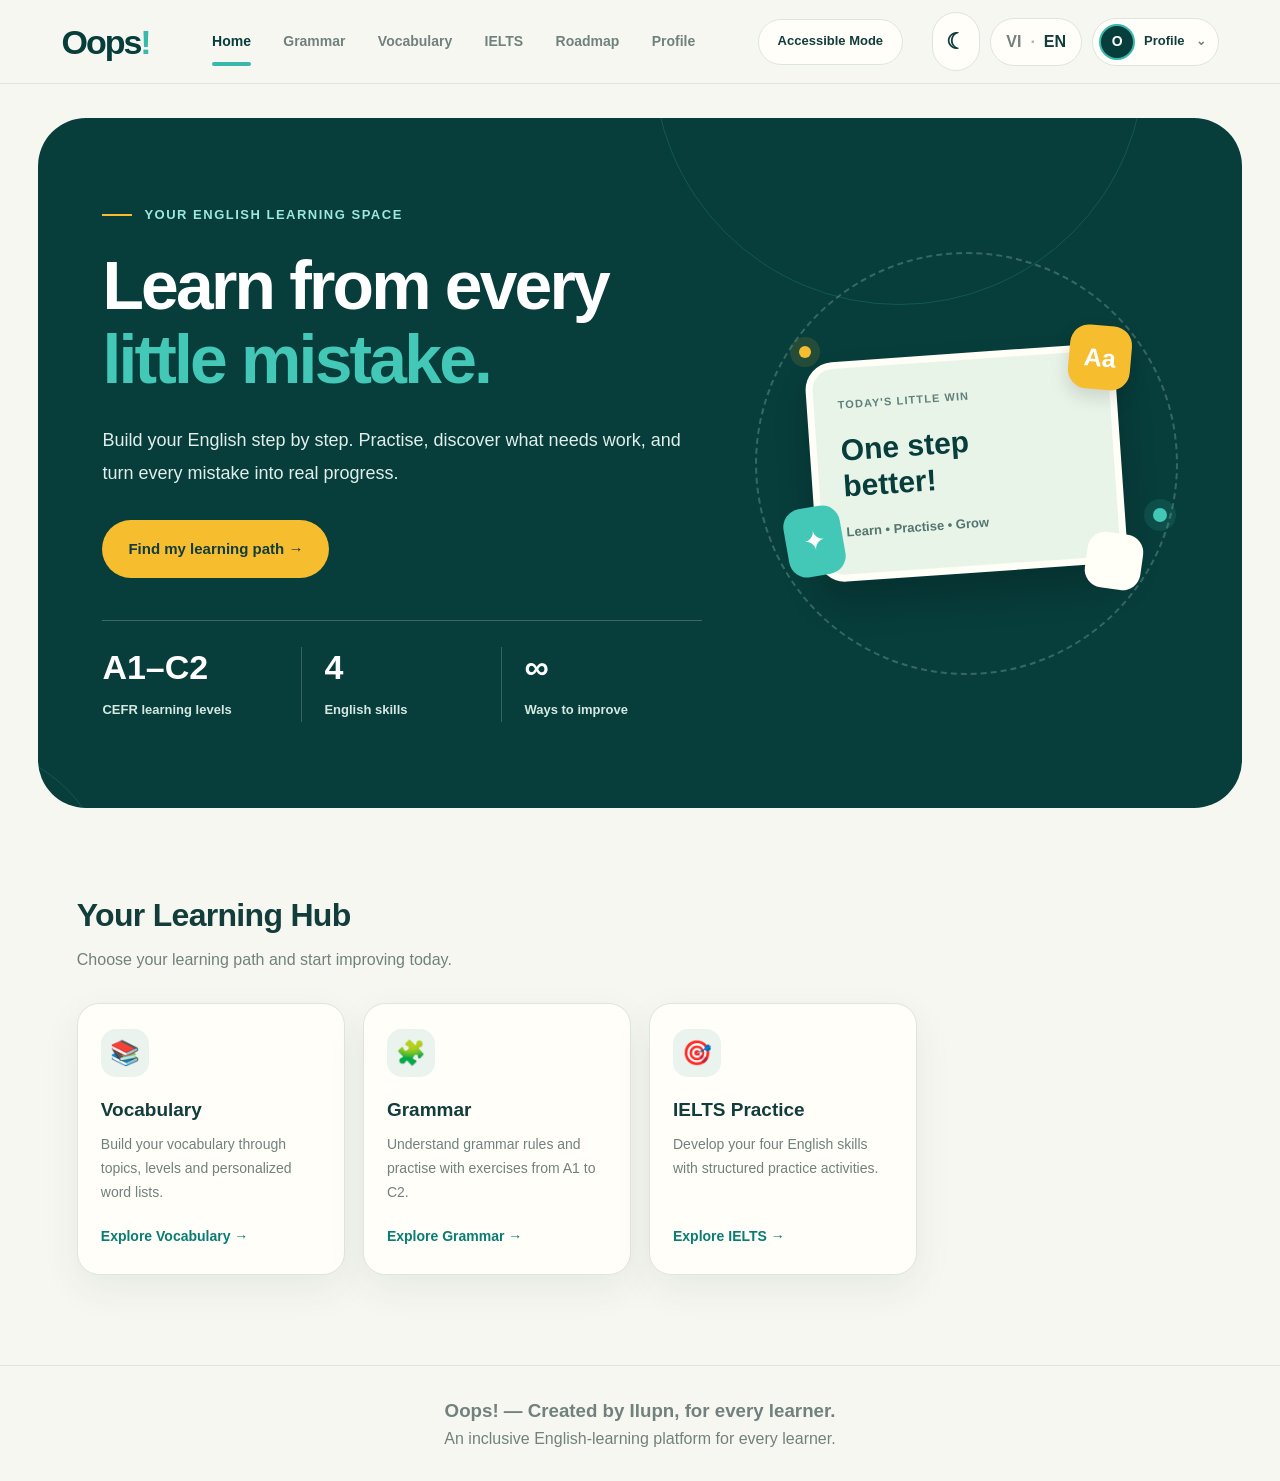
==== commit b1aa43a0: "Remove Error Fix links from homepage" ====
--- a/index.html
+++ b/index.html
@@ -409,7 +409,6 @@
 
   <nav class="main-nav" aria-label="Main navigation">
     <a class="nav-link active" href="index.html" data-en="Home" data-vi="Trang chủ">Home</a>
-    <a class="nav-link" href="error-fix.html" data-en="Error Fix" data-vi="Sửa lỗi">Error Fix</a>
     <a class="nav-link" href="grammar.html" data-en="Grammar" data-vi="Ngữ pháp">Grammar</a>
     <a class="nav-link" href="vocabulary.html" data-en="Vocabulary" data-vi="Từ vựng">Vocabulary</a>
     <a class="nav-link" href="ielts.html" data-en="IELTS" data-vi="IELTS">IELTS</a>
@@ -445,7 +444,6 @@
     <p class="hero-description" data-en="Build your English step by step. Practise, discover what needs work, and turn every mistake into real progress." data-vi="Cải thiện tiếng Anh từng bước. Luyện tập, nhận ra điểm cần cải thiện và biến mỗi lỗi sai thành tiến bộ thực sự.">Build your English step by step. Practise, discover what needs work, and turn every mistake into real progress.</p>
     <div class="hero-actions">
       <a class="btn primary" href="roadmap.html" data-en="Find my learning path →" data-vi="Tìm lộ trình học →">Find my learning path →</a>
-      <a class="btn hero-secondary" href="error-fix.html" data-en="Try Error Fix" data-vi="Thử Sửa lỗi">Try Error Fix</a>
     </div>
     <div class="hero-stats" aria-label="Oops! learning overview">
       <div class="hero-stat"><strong>A1–C2</strong><span data-en="CEFR learning levels" data-vi="Trình độ CEFR">CEFR learning levels</span></div>
@@ -473,11 +471,6 @@
   </div>
   <div class="grid">
     <article class="card">
-      <div class="symbol">✍️</div><h3 data-en="Error Fix" data-vi="Sửa lỗi">Error Fix</h3>
-      <p data-en="Identify English mistakes, understand why they happen and learn how to correct them." data-vi="Nhận diện lỗi sai tiếng Anh, hiểu nguyên nhân và học cách sửa đúng.">Identify English mistakes, understand why they happen and learn how to correct them.</p>
-      <a href="error-fix.html" data-en="Explore Error Fix →" data-vi="Khám phá Sửa lỗi →">Explore Error Fix →</a>
-    </article>
-    <article class="card">
       <div class="symbol">📚</div><h3 data-en="Vocabulary" data-vi="Từ vựng">Vocabulary</h3>
       <p data-en="Build your vocabulary through topics, levels and personalized word lists." data-vi="Mở rộng vốn từ theo chủ đề, trình độ và danh sách từ cá nhân.">Build your vocabulary through topics, levels and personalized word lists.</p>
       <a href="vocabulary.html" data-en="Explore Vocabulary →" data-vi="Khám phá Từ vựng →">Explore Vocabulary →</a>
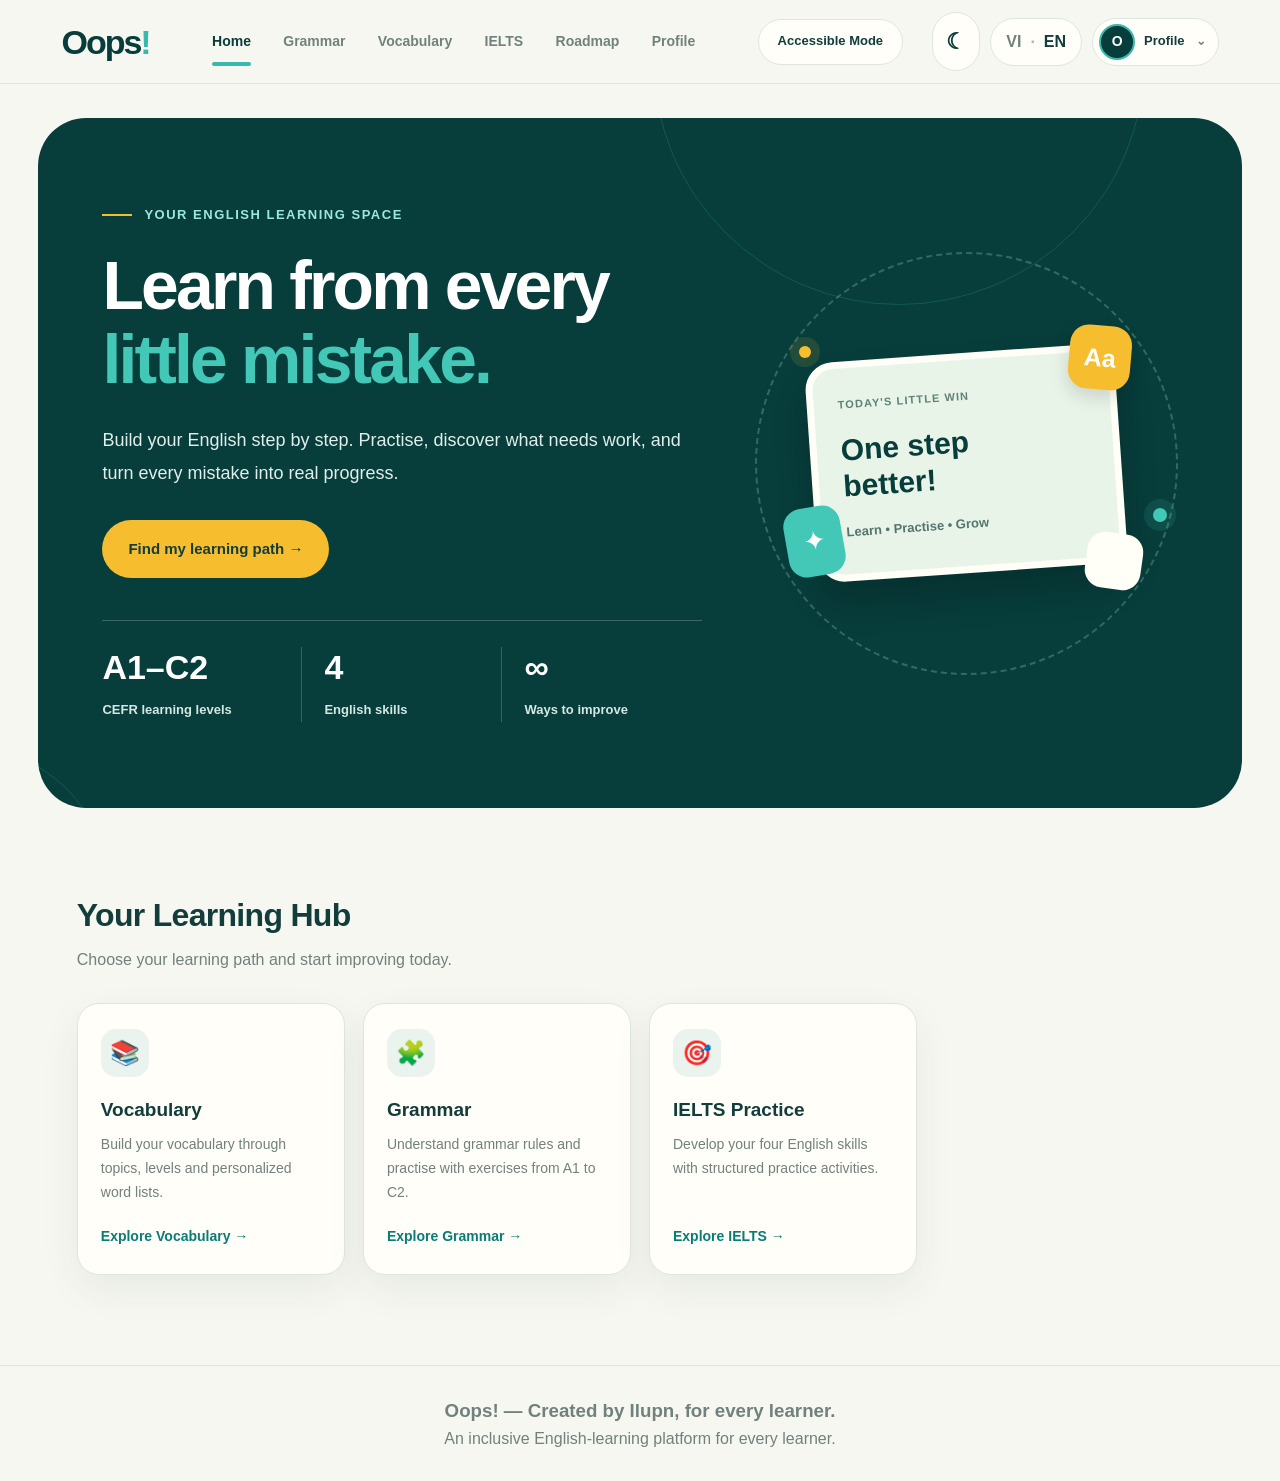
==== commit 5e713f99: "Apply shared responsive Oops UI styles" ====
--- a/index.html
+++ b/index.html
@@ -402,6 +402,7 @@
 }
 
 </style>
+<link rel="stylesheet" href="oops-ui.css">
 </head>
 <body>
 <header class="site-header">
--- a/oops-ui.css
+++ b/oops-ui.css
@@ -0,0 +1,159 @@
+/* Oops! shared interface polish — keeps page content and learning logic unchanged */
+:root {
+  --oops-teal: #073d3b;
+  --oops-mint: #39b9ad;
+  --oops-ivory: #f7f7f1;
+  --oops-gold: #f6bd2f;
+}
+* { -webkit-tap-highlight-color: transparent; }
+html {
+  scroll-behavior: smooth;
+  scroll-padding-top: 96px;
+  -webkit-text-size-adjust: 100%;
+}
+body {
+  max-width: 100%;
+  overflow-x: hidden;
+  font-family: "Be Vietnam Pro", "Segoe UI", Arial, sans-serif;
+  text-rendering: optimizeLegibility;
+}
+h1, h2, h3, h4, .logo {
+  font-family: "Lexend", "Be Vietnam Pro", "Segoe UI", Arial, sans-serif;
+}
+img, video, iframe { max-width: 100%; }
+button, a, input, select, textarea { touch-action: manipulation; }
+button, .btn, .primary, .secondary {
+  transition: background-color .18s ease, color .18s ease, border-color .18s ease, box-shadow .18s ease, transform .18s ease;
+}
+button:active, .btn:active { transform: translateY(1px); }
+a { text-underline-offset: .18em; }
+:focus-visible {
+  outline: 3px solid var(--oops-gold);
+  outline-offset: 3px;
+}
+header:not(.site-header) {
+  position: sticky;
+  top: 0;
+  z-index: 100;
+  min-height: 76px;
+  padding: 12px clamp(16px, 4vw, 64px);
+  display: flex;
+  align-items: center;
+  justify-content: space-between;
+  gap: 16px;
+  flex-wrap: wrap;
+  background: rgba(247,247,241,.96);
+  border-bottom: 1px solid #dce6df;
+  box-shadow: 0 5px 22px rgba(7,61,59,.045);
+  backdrop-filter: blur(14px);
+  -webkit-backdrop-filter: blur(14px);
+}
+header:not(.site-header) .logo {
+  color: var(--oops-teal);
+  font-size: 30px;
+  font-weight: 850;
+  letter-spacing: -1.5px;
+  text-decoration: none;
+}
+header:not(.site-header) .header-actions,
+header:not(.site-header) nav {
+  display: flex;
+  align-items: center;
+  gap: 10px;
+  flex-wrap: wrap;
+}
+header:not(.site-header) a:not(.logo) {
+  color: var(--oops-teal);
+  font-weight: 650;
+  text-decoration: none;
+}
+header:not(.site-header) a:not(.logo):hover { color: #087d73; }
+header:not(.site-header) button {
+  min-height: 42px;
+  border-radius: 999px;
+}
+.main-nav, .main-tabs, .level-list, .topic-list, .filter-row {
+  -webkit-overflow-scrolling: touch;
+  overscroll-behavior-x: contain;
+  scrollbar-width: thin;
+}
+.main-nav {
+  touch-action: pan-x pan-y;
+  scroll-snap-type: x proximity;
+}
+.main-nav > *, .main-tabs > * { scroll-snap-align: start; }
+.main-tabs {
+  display: flex;
+  gap: 10px;
+  max-width: 100%;
+  overflow-x: auto;
+  padding: 5px 2px 12px;
+  touch-action: pan-x;
+}
+main { min-width: 0; }
+section, article, .card, .panel { min-width: 0; }
+p, h1, h2, h3, a, button, label { overflow-wrap: break-word; }
+body.dark-mode header:not(.site-header) {
+  background: rgba(16,27,26,.96);
+  border-color: #304541;
+}
+body.dark-mode header:not(.site-header) .logo,
+body.dark-mode header:not(.site-header) a:not(.logo) { color: #eaf4f0; }
+body.accessible header:not(.site-header) {
+  background: #000;
+  color: #fff;
+  border: 2px solid #ffeb3b;
+}
+body.accessible header:not(.site-header) .logo,
+body.accessible header:not(.site-header) a:not(.logo) { color: #ffeb3b; }
+@media (hover: hover) and (pointer: fine) {
+  button:hover, .btn:hover { filter: brightness(1.035); }
+}
+@media (max-width: 700px) {
+  html { scroll-padding-top: 82px; }
+  header:not(.site-header) {
+    min-height: 0;
+    padding: 10px 16px;
+    gap: 10px;
+  }
+  header:not(.site-header) .logo { font-size: 27px; }
+  header:not(.site-header) .header-actions {
+    width: 100%;
+    justify-content: space-between;
+  }
+  header:not(.site-header) nav {
+    width: 100%;
+    overflow-x: auto;
+    flex-wrap: nowrap;
+    justify-content: flex-start;
+    padding: 2px 0 7px;
+    touch-action: pan-x;
+    -webkit-overflow-scrolling: touch;
+  }
+  header:not(.site-header) nav a { white-space: nowrap; }
+  .main-nav {
+    justify-content: flex-start;
+    overflow-x: auto;
+    padding-bottom: 7px;
+    touch-action: pan-x;
+    -webkit-overflow-scrolling: touch;
+  }
+  .main-tabs { gap: 8px; }
+  .main-tabs > * { flex: 0 0 auto; white-space: nowrap; }
+  button, .btn { min-height: 44px; }
+}
+@media (prefers-reduced-motion: reduce) {
+  html { scroll-behavior: auto; }
+  *, *::before, *::after {
+    scroll-behavior: auto !important;
+    animation-duration: .01ms !important;
+    animation-iteration-count: 1 !important;
+    transition-duration: .01ms !important;
+  }
+}
+/* Progressive enhancement: supported browsers animate cross-page navigation. */
+@view-transition { navigation: auto; }
+::view-transition-old(root) { animation: oops-page-out .12s ease both; }
+::view-transition-new(root) { animation: oops-page-in .18s ease both; }
+@keyframes oops-page-out { to { opacity: .82; } }
+@keyframes oops-page-in { from { opacity: .82; } to { opacity: 1; } }
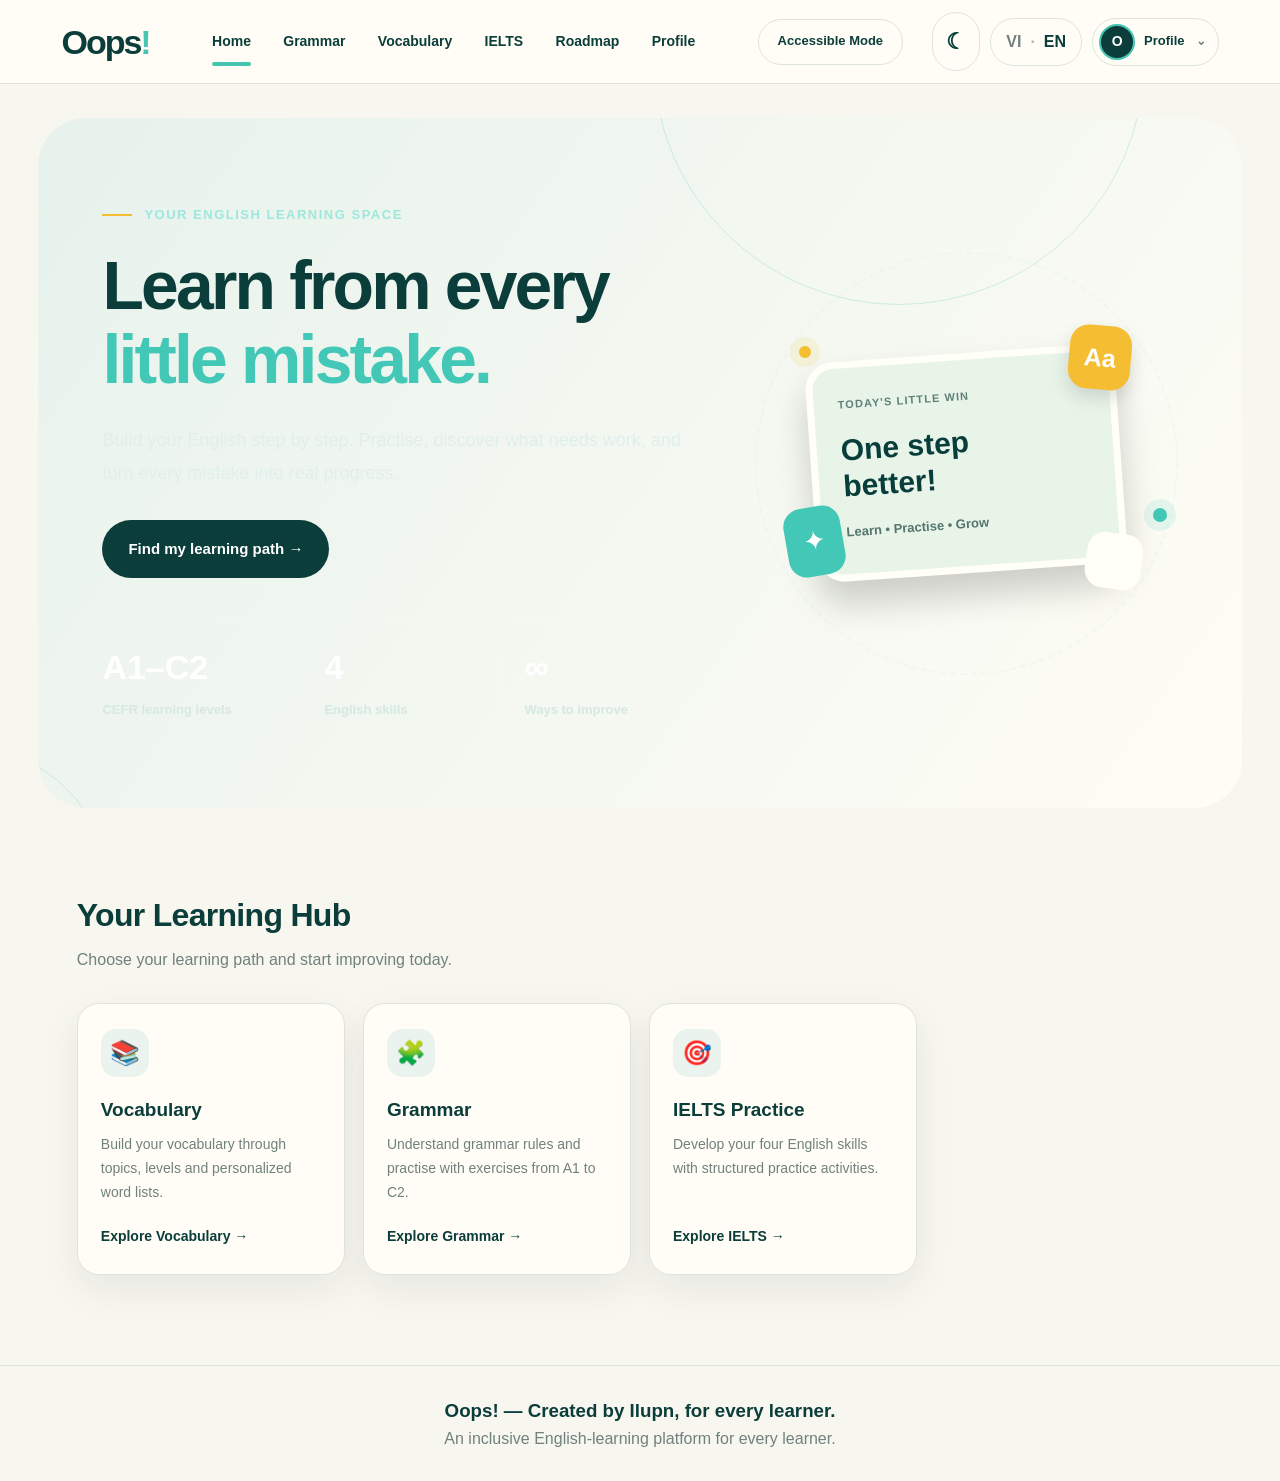
==== commit 2b5f5d10: "Update unified Oops theme" ====
--- a/index.html
+++ b/index.html
@@ -402,7 +402,7 @@
 }
 
 </style>
-<link rel="stylesheet" href="oops-ui.css">
+<link rel="stylesheet" href="theme-fix.css?v=20261127">
 </head>
 <body>
 <header class="site-header">
--- a/theme-fix.css
+++ b/theme-fix.css
@@ -0,0 +1,259 @@
+
+/* Oops! — Unified visual theme */
+:root {
+  --primary: #39b9ad;
+  --primary-dark: #073d3b;
+  --bg: #f7f7f1;
+  --text: #123d3b;
+  --card: #fffef9;
+  --muted: #71817d;
+  --line: #dce6df;
+  --soft: #eaf3ee;
+  --gold: #f6bd2f;
+}
+
+body:not(.accessible) {
+  background-color: var(--bg) !important;
+  color: var(--text) !important;
+  font-family: "Be Vietnam Pro", Arial, sans-serif;
+}
+
+body:not(.accessible) header {
+  background: rgba(255, 254, 249, .97) !important;
+  color: var(--text) !important;
+  border-bottom: 1px solid var(--line) !important;
+}
+
+body:not(.accessible) .logo,
+body:not(.accessible) h1,
+body:not(.accessible) h2,
+body:not(.accessible) h3 {
+  color: var(--primary-dark);
+}
+
+body:not(.accessible) .hero,
+body:not(.accessible) .intro {
+  background: linear-gradient(120deg, #e7f2ec, #fff8e9) !important;
+  color: var(--text);
+}
+
+body:not(.accessible) .card,
+body:not(.accessible) .panel,
+body:not(.accessible) .practice,
+body:not(.accessible) .profile-card,
+body:not(.accessible) .settings-card,
+body:not(.accessible) .dictionary-shell {
+  background: var(--card) !important;
+  color: var(--text) !important;
+  border: 1px solid var(--line) !important;
+}
+
+body:not(.accessible) button.primary,
+body:not(.accessible) .primary {
+  background: var(--primary-dark) !important;
+  color: #fff !important;
+  border-color: var(--primary-dark) !important;
+}
+
+body:not(.accessible) button.secondary,
+body:not(.accessible) .secondary,
+body:not(.accessible) .back-home {
+  background: var(--soft) !important;
+  color: var(--primary-dark) !important;
+  border-color: var(--line) !important;
+}
+
+body:not(.accessible) .main-tab,
+body:not(.accessible) .level-btn,
+body:not(.accessible) .topic-btn,
+body:not(.accessible) .study-tab,
+body:not(.accessible) .stage-btn,
+body:not(.accessible) .option,
+body:not(.accessible) .level-card {
+  background: var(--soft) !important;
+  color: var(--primary-dark) !important;
+  border-color: var(--line) !important;
+}
+
+body:not(.accessible) .main-tab.active,
+body:not(.accessible) .level-btn.active,
+body:not(.accessible) .study-tab.active,
+body:not(.accessible) .stage-btn.active,
+body:not(.accessible) .option.selected {
+  background: var(--primary-dark) !important;
+  color: #fff !important;
+  border-color: var(--primary-dark) !important;
+}
+
+body:not(.accessible) .dictionary-mode {
+  background: var(--soft) !important;
+}
+
+body:not(.accessible) .dictionary-mode-btn {
+  color: var(--primary-dark) !important;
+}
+
+body:not(.accessible) .dictionary-mode-btn.active {
+  background: var(--primary-dark) !important;
+  color: #fff !important;
+}
+
+body:not(.accessible) input,
+body:not(.accessible) textarea,
+body:not(.accessible) select {
+  background: #fffef9;
+  color: var(--text);
+  border-color: var(--line);
+}
+
+body:not(.accessible) a {
+  color: var(--primary-dark);
+}
+
+body:not(.accessible) .progress {
+  background: var(--soft);
+}
+
+body:not(.accessible) .bar {
+  background: var(--primary);
+}
+
+body:not(.accessible) .subtitle,
+body:not(.accessible) .muted {
+  color: var(--muted);
+}
+
+
+/* ===== Oops! global design system — applied consistently across every page ===== */
+:root {
+  --oops-teal: #0B3D3B;
+  --oops-mint: #45C5B2;
+  --oops-yellow: #F4BD32;
+  --oops-ivory: #F7F6EF;
+  --oops-cream: #FFFDF5;
+  --oops-muted: #71817D;
+  --oops-line: #DCE6DF;
+  --oops-soft: #EAF3EE;
+  --primary: var(--oops-mint);
+  --primary-dark: var(--oops-teal);
+  --bg: var(--oops-ivory);
+  --text: var(--oops-teal);
+  --card: var(--oops-cream);
+  --muted: var(--oops-muted);
+  --line: var(--oops-line);
+  --soft: var(--oops-soft);
+  --gold: var(--oops-yellow);
+}
+body:not(.accessible) {
+  background: var(--oops-ivory) !important;
+  color: var(--oops-teal) !important;
+}
+body:not(.accessible) header,
+body:not(.accessible) .site-header,
+body:not(.accessible) .navbar,
+body:not(.accessible) .nav-wrap {
+  background-color: var(--oops-cream) !important;
+  color: var(--oops-teal) !important;
+  border-color: var(--oops-line) !important;
+}
+body:not(.accessible) h1,
+body:not(.accessible) h2,
+body:not(.accessible) h3,
+body:not(.accessible) h4,
+body:not(.accessible) .logo,
+body:not(.accessible) .page-title {
+  color: var(--oops-teal) !important;
+}
+body:not(.accessible) .hero,
+body:not(.accessible) .intro,
+body:not(.accessible) .hero-card,
+body:not(.accessible) .welcome-banner {
+  background: linear-gradient(125deg, #E7F2EC 0%, #FFFDF5 100%) !important;
+  color: var(--oops-teal) !important;
+  border-color: var(--oops-line) !important;
+}
+body:not(.accessible) .card,
+body:not(.accessible) .panel,
+body:not(.accessible) .practice,
+body:not(.accessible) .profile-card,
+body:not(.accessible) .settings-card,
+body:not(.accessible) .dictionary-shell,
+body:not(.accessible) .lesson-card,
+body:not(.accessible) .stat-card,
+body:not(.accessible) .quest-card,
+body:not(.accessible) .roadmap-card,
+body:not(.accessible) .task-card,
+body:not(.accessible) .content-card {
+  background-color: var(--oops-cream) !important;
+  color: var(--oops-teal) !important;
+  border-color: var(--oops-line) !important;
+}
+body:not(.accessible) button.primary,
+body:not(.accessible) .primary,
+body:not(.accessible) .btn-primary,
+body:not(.accessible) .cta,
+body:not(.accessible) .submit-btn {
+  background: var(--oops-teal) !important;
+  color: #FFFFFF !important;
+  border-color: var(--oops-teal) !important;
+}
+body:not(.accessible) button.secondary,
+body:not(.accessible) .secondary,
+body:not(.accessible) .btn-secondary,
+body:not(.accessible) .back-home,
+body:not(.accessible) .main-tab,
+body:not(.accessible) .level-btn,
+body:not(.accessible) .topic-btn,
+body:not(.accessible) .study-tab,
+body:not(.accessible) .stage-btn,
+body:not(.accessible) .option,
+body:not(.accessible) .level-card,
+body:not(.accessible) .tab-button {
+  background: var(--oops-soft) !important;
+  color: var(--oops-teal) !important;
+  border-color: var(--oops-line) !important;
+}
+body:not(.accessible) .main-tab.active,
+body:not(.accessible) .level-btn.active,
+body:not(.accessible) .study-tab.active,
+body:not(.accessible) .stage-btn.active,
+body:not(.accessible) .option.selected,
+body:not(.accessible) .tab-button.active,
+body:not(.accessible) .topic-btn.active {
+  background: var(--oops-teal) !important;
+  color: #FFFFFF !important;
+  border-color: var(--oops-teal) !important;
+}
+body:not(.accessible) input,
+body:not(.accessible) textarea,
+body:not(.accessible) select {
+  background-color: #FFFFFF !important;
+  color: var(--oops-teal) !important;
+  border-color: var(--oops-line) !important;
+}
+body:not(.accessible) a { color: var(--oops-teal); }
+body:not(.accessible) .muted,
+body:not(.accessible) .subtitle,
+body:not(.accessible) .description,
+body:not(.accessible) .helper-text { color: var(--oops-muted) !important; }
+body:not(.accessible) .progress,
+body:not(.accessible) .progress-track,
+body:not(.accessible) .bar-track { background: var(--oops-soft) !important; }
+body:not(.accessible) .progress-bar,
+body:not(.accessible) .bar,
+body:not(.accessible) .progress-fill { background: var(--oops-mint) !important; }
+body:not(.accessible) .badge,
+body:not(.accessible) .tag,
+body:not(.accessible) .eyebrow {
+  border-color: var(--oops-line);
+}
+body:not(.accessible) :focus-visible {
+  outline: 3px solid var(--oops-yellow) !important;
+  outline-offset: 3px !important;
+}
+@media (prefers-reduced-motion: reduce) {
+  body:not(.accessible) *, body:not(.accessible) *::before, body:not(.accessible) *::after {
+    transition-duration: .01ms !important;
+    animation-duration: .01ms !important;
+  }
+}
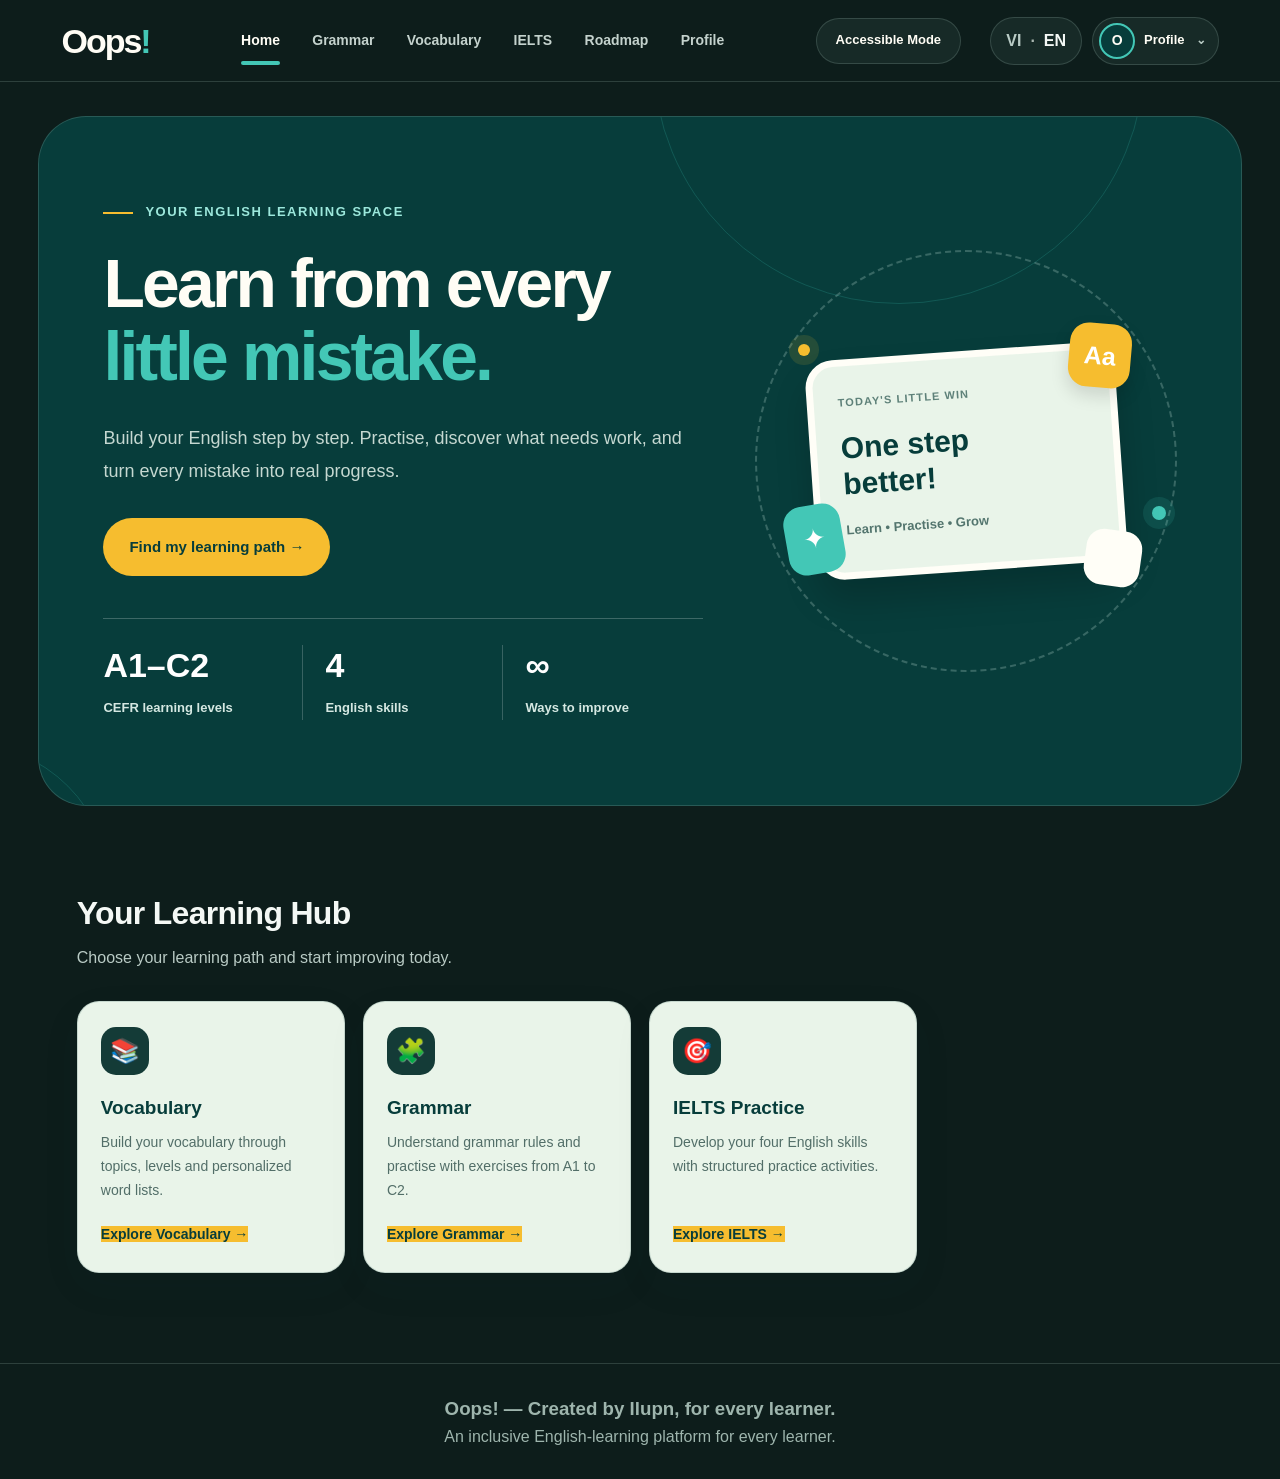
==== commit 750d2977: "Restore original Oops theme" ====
--- a/index.html
+++ b/index.html
@@ -402,7 +402,8 @@
 }
 
 </style>
-<link rel="stylesheet" href="theme-fix.css?v=20261127">
+
+  <link rel="stylesheet" href="theme-fix.css?v=20261128">
 </head>
 <body>
 <header class="site-header">
@@ -419,7 +420,6 @@
 
   <div class="header-tools">
     <button class="tool-button accessible-button" id="modeBtn" type="button" aria-pressed="false" data-en="Accessible Mode" data-vi="Chế độ tiếp cận">Accessible Mode</button>
-    <button class="tool-button theme-button" id="themeBtn" type="button" aria-label="Switch to dark mode" title="Switch theme">☾</button>
     <button class="tool-button language-button" id="langBtn" type="button" aria-label="Switch language">
       <span class="lang-option active" id="langVi">VI</span><span class="separator">·</span><span class="lang-option" id="langEn">EN</span>
     </button>
@@ -504,23 +504,6 @@
   const accountBtn = document.getElementById('accountBtn');
   const accountMenu = document.getElementById('accountMenu');
 
-  const savedTheme = localStorage.getItem('oopsTheme');
-  if (savedTheme === 'dark') body.classList.add('dark-mode');
-  updateThemeButton();
-
-  function updateThemeButton() {
-    const dark = body.classList.contains('dark-mode');
-    themeBtn.textContent = dark ? '☀' : '☾';
-    themeBtn.setAttribute('aria-label', dark ? 'Switch to light mode' : 'Switch to dark mode');
-    themeBtn.title = dark ? 'Light mode' : 'Dark mode';
-  }
-
-  themeBtn.addEventListener('click', () => {
-    body.classList.toggle('dark-mode');
-    localStorage.setItem('oopsTheme', body.classList.contains('dark-mode') ? 'dark' : 'light');
-    updateThemeButton();
-  });
-
   function applyLanguage(language) {
     document.documentElement.lang = language;
     document.querySelectorAll('[data-en][data-vi]').forEach(element => {
--- a/theme-fix.css
+++ b/theme-fix.css
@@ -1,205 +1,130 @@
-
-/* Oops! — Unified visual theme */
+/* Oops! — fixed single-theme system, matched to the original Home design */
 :root {
-  --primary: #39b9ad;
-  --primary-dark: #073d3b;
-  --bg: #f7f7f1;
-  --text: #123d3b;
-  --card: #fffef9;
-  --muted: #71817d;
-  --line: #dce6df;
-  --soft: #eaf3ee;
-  --gold: #f6bd2f;
-}
-
+  --oops-bg: #0d1d1b;
+  --oops-header: #0d1d1b;
+  --oops-deep: #073d3b;
+  --oops-mint: #43c7b6;
+  --oops-yellow: #f6bd2f;
+  --oops-card: #e9f4e9;
+  --oops-white: #fffdf5;
+  --oops-ink: #103f3d;
+  --oops-text: #f4f8f5;
+  --oops-muted: #b9cbc5;
+  --oops-line: rgba(190, 220, 210, .18);
+  --primary: var(--oops-mint);
+  --primary-dark: var(--oops-deep);
+  --bg: var(--oops-bg);
+  --text: var(--oops-text);
+  --card: var(--oops-card);
+  --muted: var(--oops-muted);
+  --line: var(--oops-line);
+  --soft: #143b37;
+  --gold: var(--oops-yellow);
+}
+
+/* Normal mode: keep the original deep-teal Oops! appearance on every page. */
 body:not(.accessible) {
-  background-color: var(--bg) !important;
-  color: var(--text) !important;
-  font-family: "Be Vietnam Pro", Arial, sans-serif;
-}
-
-body:not(.accessible) header {
-  background: rgba(255, 254, 249, .97) !important;
-  color: var(--text) !important;
-  border-bottom: 1px solid var(--line) !important;
-}
-
-body:not(.accessible) .logo,
-body:not(.accessible) h1,
-body:not(.accessible) h2,
-body:not(.accessible) h3 {
-  color: var(--primary-dark);
-}
-
+  background: var(--oops-bg) !important;
+  color: var(--oops-text) !important;
+  font-family: "Be Vietnam Pro", Arial, sans-serif !important;
+}
+body:not(.accessible) header,
+body:not(.accessible) .site-header {
+  background: var(--oops-header) !important;
+  color: var(--oops-text) !important;
+  border-color: var(--oops-line) !important;
+  box-shadow: none;
+}
+body:not(.accessible) .logo { color: var(--oops-white) !important; }
+body:not(.accessible) .logo span { color: var(--oops-mint) !important; }
+body:not(.accessible) .main-nav a,
+body:not(.accessible) header a,
+body:not(.accessible) .nav-link {
+  color: #c4d2cd !important;
+}
+body:not(.accessible) .main-nav a:hover,
+body:not(.accessible) .main-nav a.active,
+body:not(.accessible) .nav-link:hover,
+body:not(.accessible) .nav-link.active {
+  color: var(--oops-white) !important;
+}
+body:not(.accessible) .nav-link::after { background: var(--oops-mint) !important; }
+
+/* Hero areas use the same deep teal block as the original Home page. */
 body:not(.accessible) .hero,
-body:not(.accessible) .intro {
-  background: linear-gradient(120deg, #e7f2ec, #fff8e9) !important;
-  color: var(--text);
-}
-
-body:not(.accessible) .card,
-body:not(.accessible) .panel,
-body:not(.accessible) .practice,
-body:not(.accessible) .profile-card,
-body:not(.accessible) .settings-card,
-body:not(.accessible) .dictionary-shell {
-  background: var(--card) !important;
-  color: var(--text) !important;
-  border: 1px solid var(--line) !important;
-}
-
-body:not(.accessible) button.primary,
-body:not(.accessible) .primary {
-  background: var(--primary-dark) !important;
-  color: #fff !important;
-  border-color: var(--primary-dark) !important;
-}
-
-body:not(.accessible) button.secondary,
-body:not(.accessible) .secondary,
-body:not(.accessible) .back-home {
-  background: var(--soft) !important;
-  color: var(--primary-dark) !important;
-  border-color: var(--line) !important;
-}
-
-body:not(.accessible) .main-tab,
-body:not(.accessible) .level-btn,
-body:not(.accessible) .topic-btn,
-body:not(.accessible) .study-tab,
-body:not(.accessible) .stage-btn,
-body:not(.accessible) .option,
-body:not(.accessible) .level-card {
-  background: var(--soft) !important;
-  color: var(--primary-dark) !important;
-  border-color: var(--line) !important;
-}
-
-body:not(.accessible) .main-tab.active,
-body:not(.accessible) .level-btn.active,
-body:not(.accessible) .study-tab.active,
-body:not(.accessible) .stage-btn.active,
-body:not(.accessible) .option.selected {
-  background: var(--primary-dark) !important;
-  color: #fff !important;
-  border-color: var(--primary-dark) !important;
-}
-
-body:not(.accessible) .dictionary-mode {
-  background: var(--soft) !important;
-}
-
-body:not(.accessible) .dictionary-mode-btn {
-  color: var(--primary-dark) !important;
-}
-
-body:not(.accessible) .dictionary-mode-btn.active {
-  background: var(--primary-dark) !important;
-  color: #fff !important;
-}
-
-body:not(.accessible) input,
-body:not(.accessible) textarea,
-body:not(.accessible) select {
-  background: #fffef9;
-  color: var(--text);
-  border-color: var(--line);
-}
-
-body:not(.accessible) a {
-  color: var(--primary-dark);
-}
-
-body:not(.accessible) .progress {
-  background: var(--soft);
-}
-
-body:not(.accessible) .bar {
-  background: var(--primary);
-}
-
+body:not(.accessible) .intro,
+body:not(.accessible) .page-hero {
+  background: var(--oops-deep) !important;
+  color: var(--oops-white) !important;
+  border: 1px solid var(--oops-line) !important;
+}
+body:not(.accessible) .hero h1,
+body:not(.accessible) .hero h2,
+body:not(.accessible) .intro h1,
+body:not(.accessible) .intro h2,
+body:not(.accessible) .page-hero h1 {
+  color: var(--oops-white) !important;
+}
+body:not(.accessible) .hero p,
+body:not(.accessible) .intro p,
+body:not(.accessible) .page-hero p,
 body:not(.accessible) .subtitle,
 body:not(.accessible) .muted {
-  color: var(--muted);
-}
-
-
-/* ===== Oops! global design system — applied consistently across every page ===== */
-:root {
-  --oops-teal: #0B3D3B;
-  --oops-mint: #45C5B2;
-  --oops-yellow: #F4BD32;
-  --oops-ivory: #F7F6EF;
-  --oops-cream: #FFFDF5;
-  --oops-muted: #71817D;
-  --oops-line: #DCE6DF;
-  --oops-soft: #EAF3EE;
-  --primary: var(--oops-mint);
-  --primary-dark: var(--oops-teal);
-  --bg: var(--oops-ivory);
-  --text: var(--oops-teal);
-  --card: var(--oops-cream);
-  --muted: var(--oops-muted);
-  --line: var(--oops-line);
-  --soft: var(--oops-soft);
-  --gold: var(--oops-yellow);
-}
-body:not(.accessible) {
-  background: var(--oops-ivory) !important;
-  color: var(--oops-teal) !important;
-}
-body:not(.accessible) header,
-body:not(.accessible) .site-header,
-body:not(.accessible) .navbar,
-body:not(.accessible) .nav-wrap {
-  background-color: var(--oops-cream) !important;
-  color: var(--oops-teal) !important;
-  border-color: var(--oops-line) !important;
-}
-body:not(.accessible) h1,
-body:not(.accessible) h2,
-body:not(.accessible) h3,
-body:not(.accessible) h4,
-body:not(.accessible) .logo,
-body:not(.accessible) .page-title {
-  color: var(--oops-teal) !important;
-}
-body:not(.accessible) .hero,
-body:not(.accessible) .intro,
-body:not(.accessible) .hero-card,
-body:not(.accessible) .welcome-banner {
-  background: linear-gradient(125deg, #E7F2EC 0%, #FFFDF5 100%) !important;
-  color: var(--oops-teal) !important;
-  border-color: var(--oops-line) !important;
-}
+  color: #c5d8d1 !important;
+}
+
+/* Learning cards and content panels retain the pale-green card treatment. */
 body:not(.accessible) .card,
 body:not(.accessible) .panel,
 body:not(.accessible) .practice,
 body:not(.accessible) .profile-card,
 body:not(.accessible) .settings-card,
 body:not(.accessible) .dictionary-shell,
-body:not(.accessible) .lesson-card,
-body:not(.accessible) .stat-card,
-body:not(.accessible) .quest-card,
-body:not(.accessible) .roadmap-card,
-body:not(.accessible) .task-card,
-body:not(.accessible) .content-card {
-  background-color: var(--oops-cream) !important;
-  color: var(--oops-teal) !important;
-  border-color: var(--oops-line) !important;
-}
+body:not(.accessible) .lesson,
+body:not(.accessible) .content-card,
+body:not(.accessible) .quiz,
+body:not(.accessible) .sidebar-card,
+body:not(.accessible) .learning-card,
+body:not(.accessible) .stat,
+body:not(.accessible) .level-card {
+  background: var(--oops-card) !important;
+  color: var(--oops-ink) !important;
+  border-color: rgba(7, 61, 59, .16) !important;
+}
+body:not(.accessible) .card h1,
+body:not(.accessible) .card h2,
+body:not(.accessible) .card h3,
+body:not(.accessible) .panel h1,
+body:not(.accessible) .panel h2,
+body:not(.accessible) .panel h3,
+body:not(.accessible) .lesson h1,
+body:not(.accessible) .lesson h2,
+body:not(.accessible) .lesson h3,
+body:not(.accessible) .stat strong,
+body:not(.accessible) .level-card strong {
+  color: var(--oops-deep) !important;
+}
+body:not(.accessible) .card p,
+body:not(.accessible) .panel p,
+body:not(.accessible) .lesson p,
+body:not(.accessible) .sidebar-card p,
+body:not(.accessible) .info,
+body:not(.accessible) .lesson-desc {
+  color: #526e68 !important;
+}
+
+/* Buttons: yellow primary action, mint accents, dark secondary controls. */
 body:not(.accessible) button.primary,
 body:not(.accessible) .primary,
-body:not(.accessible) .btn-primary,
-body:not(.accessible) .cta,
-body:not(.accessible) .submit-btn {
-  background: var(--oops-teal) !important;
-  color: #FFFFFF !important;
-  border-color: var(--oops-teal) !important;
+body:not(.accessible) .card a,
+body:not(.accessible) .hero .cta,
+body:not(.accessible) a.button {
+  background: var(--oops-yellow) !important;
+  color: var(--oops-deep) !important;
+  border-color: var(--oops-yellow) !important;
 }
 body:not(.accessible) button.secondary,
 body:not(.accessible) .secondary,
-body:not(.accessible) .btn-secondary,
 body:not(.accessible) .back-home,
 body:not(.accessible) .main-tab,
 body:not(.accessible) .level-btn,
@@ -207,10 +132,10 @@
 body:not(.accessible) .study-tab,
 body:not(.accessible) .stage-btn,
 body:not(.accessible) .option,
-body:not(.accessible) .level-card,
-body:not(.accessible) .tab-button {
-  background: var(--oops-soft) !important;
-  color: var(--oops-teal) !important;
+body:not(.accessible) .dictionary-mode,
+body:not(.accessible) .level-card {
+  background: #143b37 !important;
+  color: #eaf5f0 !important;
   border-color: var(--oops-line) !important;
 }
 body:not(.accessible) .main-tab.active,
@@ -218,42 +143,79 @@
 body:not(.accessible) .study-tab.active,
 body:not(.accessible) .stage-btn.active,
 body:not(.accessible) .option.selected,
-body:not(.accessible) .tab-button.active,
-body:not(.accessible) .topic-btn.active {
-  background: var(--oops-teal) !important;
-  color: #FFFFFF !important;
-  border-color: var(--oops-teal) !important;
-}
+body:not(.accessible) .dictionary-mode-btn.active {
+  background: var(--oops-mint) !important;
+  color: var(--oops-deep) !important;
+  border-color: var(--oops-mint) !important;
+}
+body:not(.accessible) .tool-button,
+body:not(.accessible) .account-trigger,
+body:not(.accessible) .language-button {
+  background: #172a27 !important;
+  color: var(--oops-white) !important;
+  border-color: var(--oops-line) !important;
+}
+body:not(.accessible) .account-trigger .avatar,
+body:not(.accessible) .avatar {
+  background: var(--oops-deep) !important;
+  color: var(--oops-white) !important;
+  border-color: var(--oops-mint) !important;
+}
+
+/* Form controls and progress indicators. */
 body:not(.accessible) input,
 body:not(.accessible) textarea,
 body:not(.accessible) select {
-  background-color: #FFFFFF !important;
-  color: var(--oops-teal) !important;
-  border-color: var(--oops-line) !important;
-}
-body:not(.accessible) a { color: var(--oops-teal); }
-body:not(.accessible) .muted,
-body:not(.accessible) .subtitle,
-body:not(.accessible) .description,
-body:not(.accessible) .helper-text { color: var(--oops-muted) !important; }
+  background: #f8fbf7 !important;
+  color: var(--oops-ink) !important;
+  border-color: #9ab8ad !important;
+}
 body:not(.accessible) .progress,
-body:not(.accessible) .progress-track,
-body:not(.accessible) .bar-track { background: var(--oops-soft) !important; }
-body:not(.accessible) .progress-bar,
+body:not(.accessible) .progress-track {
+  background: #d1e3da !important;
+}
 body:not(.accessible) .bar,
-body:not(.accessible) .progress-fill { background: var(--oops-mint) !important; }
-body:not(.accessible) .badge,
-body:not(.accessible) .tag,
-body:not(.accessible) .eyebrow {
-  border-color: var(--oops-line);
+body:not(.accessible) .progress-fill {
+  background: var(--oops-mint) !important;
+}
+body:not(.accessible) a { color: var(--oops-mint); }
+body:not(.accessible) .card a,
+body:not(.accessible) .lesson-link,
+body:not(.accessible) .text-link { color: var(--oops-deep) !important; }
+body:not(.accessible) footer {
+  color: #9eb5ad !important;
+  border-color: var(--oops-line) !important;
 }
 body:not(.accessible) :focus-visible {
   outline: 3px solid var(--oops-yellow) !important;
   outline-offset: 3px !important;
 }
-@media (prefers-reduced-motion: reduce) {
-  body:not(.accessible) *, body:not(.accessible) *::before, body:not(.accessible) *::after {
-    transition-duration: .01ms !important;
-    animation-duration: .01ms !important;
-  }
-}
+
+/* Accessible Mode deliberately keeps its own high-contrast rules. */
+body.accessible {
+  --bg: #000 !important;
+  --text: #fff !important;
+  --card: #111 !important;
+  --muted: #eee !important;
+  color: #fff !important;
+  background: #000 !important;
+}
+body.accessible header,
+body.accessible .site-header,
+body.accessible .hero,
+body.accessible .intro,
+body.accessible .card,
+body.accessible .panel,
+body.accessible .lesson,
+body.accessible .content-card,
+body.accessible .quiz {
+  background: #111 !important;
+  color: #fff !important;
+  border: 2px solid #fff !important;
+}
+body.accessible a,
+body.accessible button { text-decoration-thickness: 2px; }
+body.accessible :focus-visible {
+  outline: 4px solid #ffeb3b !important;
+  outline-offset: 4px !important;
+}
